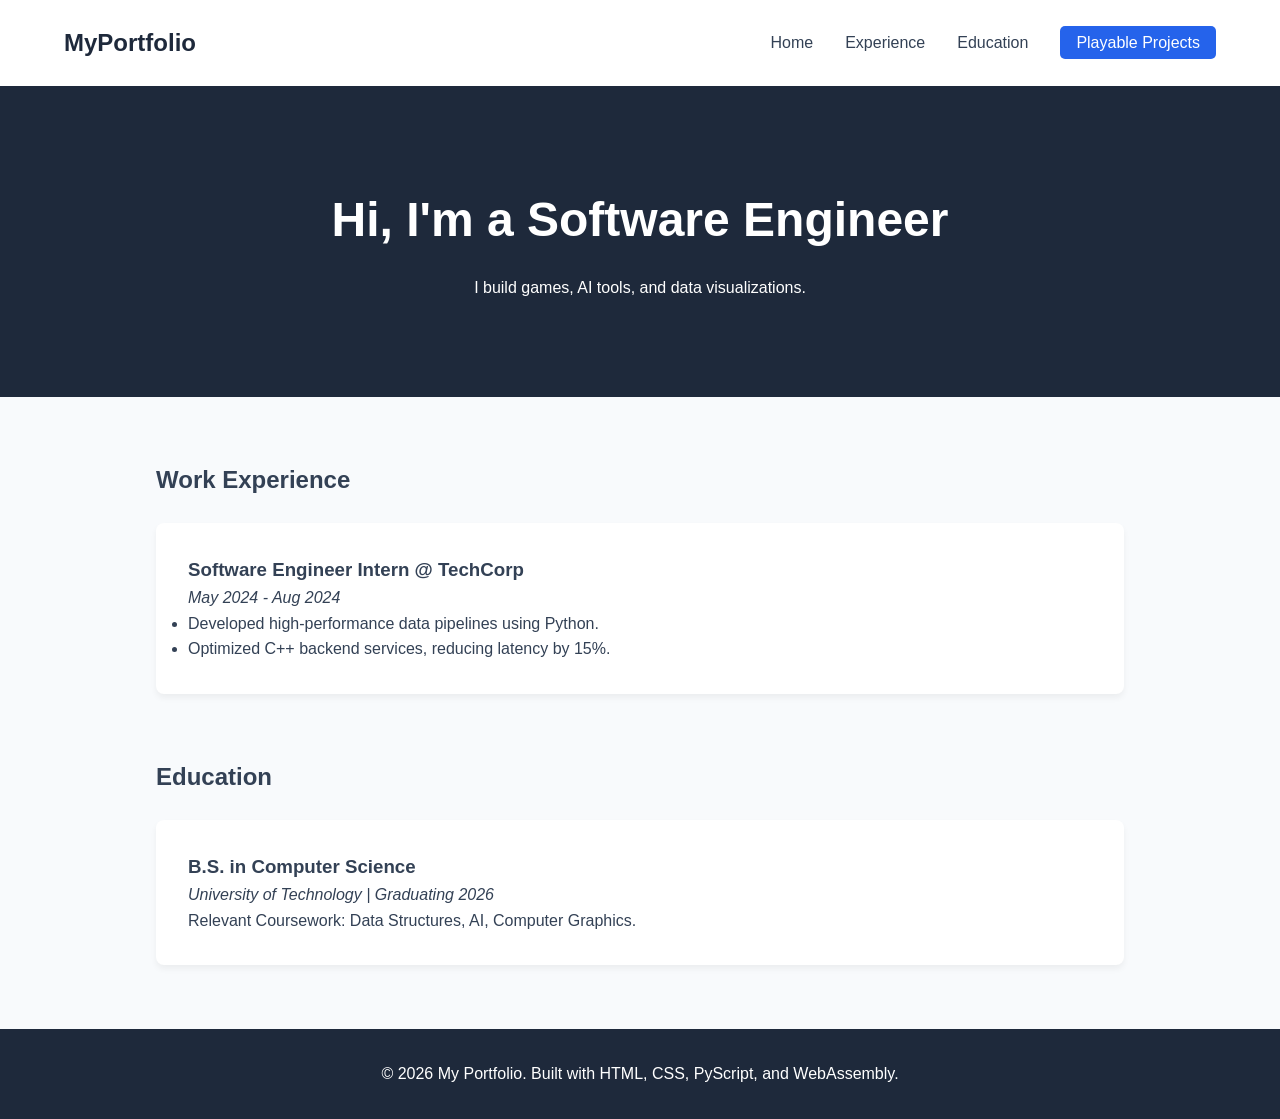
==== index.html @ b067b859 "Add files via upload" ====
<!DOCTYPE html>
<html lang="en">
<head>
    <meta charset="UTF-8">
    <meta name="viewport" content="width=device-width, initial-scale=1.0">
    <title>My Interactive Portfolio</title>
    <link rel="stylesheet" href="style.css">
</head>
<body>
    <nav>
        <div class="logo">MyPortfolio</div>
        <ul class="nav-links">
            <li><a href="index.html">Home</a></li>
            <li><a href="#work">Experience</a></li>
            <li><a href="#education">Education</a></li>
            <li><a href="projects.html" class="btn">Playable Projects</a></li>
        </ul>
    </nav>

    <header class="hero">
        <h1>Hi, I'm a Software Engineer</h1>
        <p>I build games, AI tools, and data visualizations.</p>
    </header>

    <section id="work" class="container">
        <h2>Work Experience</h2>
        <div class="card">
            <h3>Software Engineer Intern @ TechCorp</h3>
            <p><em>May 2024 - Aug 2024</em></p>
            <ul>
                <li>Developed high-performance data pipelines using Python.</li>
                <li>Optimized C++ backend services, reducing latency by 15%.</li>
            </ul>
        </div>
    </section>

    <section id="education" class="container">
        <h2>Education</h2>
        <div class="card">
            <h3>B.S. in Computer Science</h3>
            <p><em>University of Technology | Graduating 2026</em></p>
            <p>Relevant Coursework: Data Structures, AI, Computer Graphics.</p>
        </div>
    </section>

    <footer>
        <p>© 2026 My Portfolio. Built with HTML, CSS, PyScript, and WebAssembly.</p>
    </footer>
</body>
</html>
---- style.css ----
:root {
    --primary: #2563eb;
    --dark: #1e293b;
    --light: #f8fafc;
    --text: #334155;
}

* {
    margin: 0;
    padding: 0;
    box-sizing: border-box;
    font-family: 'Segoe UI', Tahoma, Geneva, Verdana, sans-serif;
}

body {
    background-color: var(--light);
    color: var(--text);
    line-height: 1.6;
}

nav {
    display: flex;
    justify-content: space-between;
    align-items: center;
    padding: 1.5rem 5%;
    background-color: white;
    box-shadow: 0 2px 4px rgba(0,0,0,0.1);
}

.logo {
    font-size: 1.5rem;
    font-weight: bold;
    color: var(--dark);
}

.nav-links {
    list-style: none;
    display: flex;
    gap: 2rem;
    align-items: center;
}

.nav-links a {
    text-decoration: none;
    color: var(--text);
    font-weight: 500;
}

.btn {
    background-color: var(--primary);
    color: white !important;
    padding: 0.5rem 1rem;
    border-radius: 5px;
    transition: 0.3s;
}

.btn:hover {
    background-color: #1d4ed8;
}

.hero {
    text-align: center;
    padding: 6rem 1rem;
    background-color: var(--dark);
    color: white;
}

.hero h1 {
    font-size: 3rem;
    margin-bottom: 1rem;
}

.container {
    max-width: 1000px;
    margin: 4rem auto;
    padding: 0 1rem;
}

.card, .project-card {
    background: white;
    padding: 2rem;
    margin-top: 1.5rem;
    border-radius: 8px;
    box-shadow: 0 4px 6px rgba(0,0,0,0.05);
}

.interactive-box {
    margin-top: 1.5rem;
    padding: 1.5rem;
    background: #f1f5f9;
    border-radius: 8px;
    text-align: center;
}

input[type="text"] {
    padding: 0.5rem;
    border: 1px solid #cbd5e1;
    border-radius: 4px;
    margin-right: 10px;
}

button {
    padding: 0.5rem 1rem;
    background: var(--primary);
    color: white;
    border: none;
    border-radius: 4px;
    cursor: pointer;
}

footer {
    text-align: center;
    padding: 2rem;
    background: var(--dark);
    color: white;
    margin-top: 4rem;
}
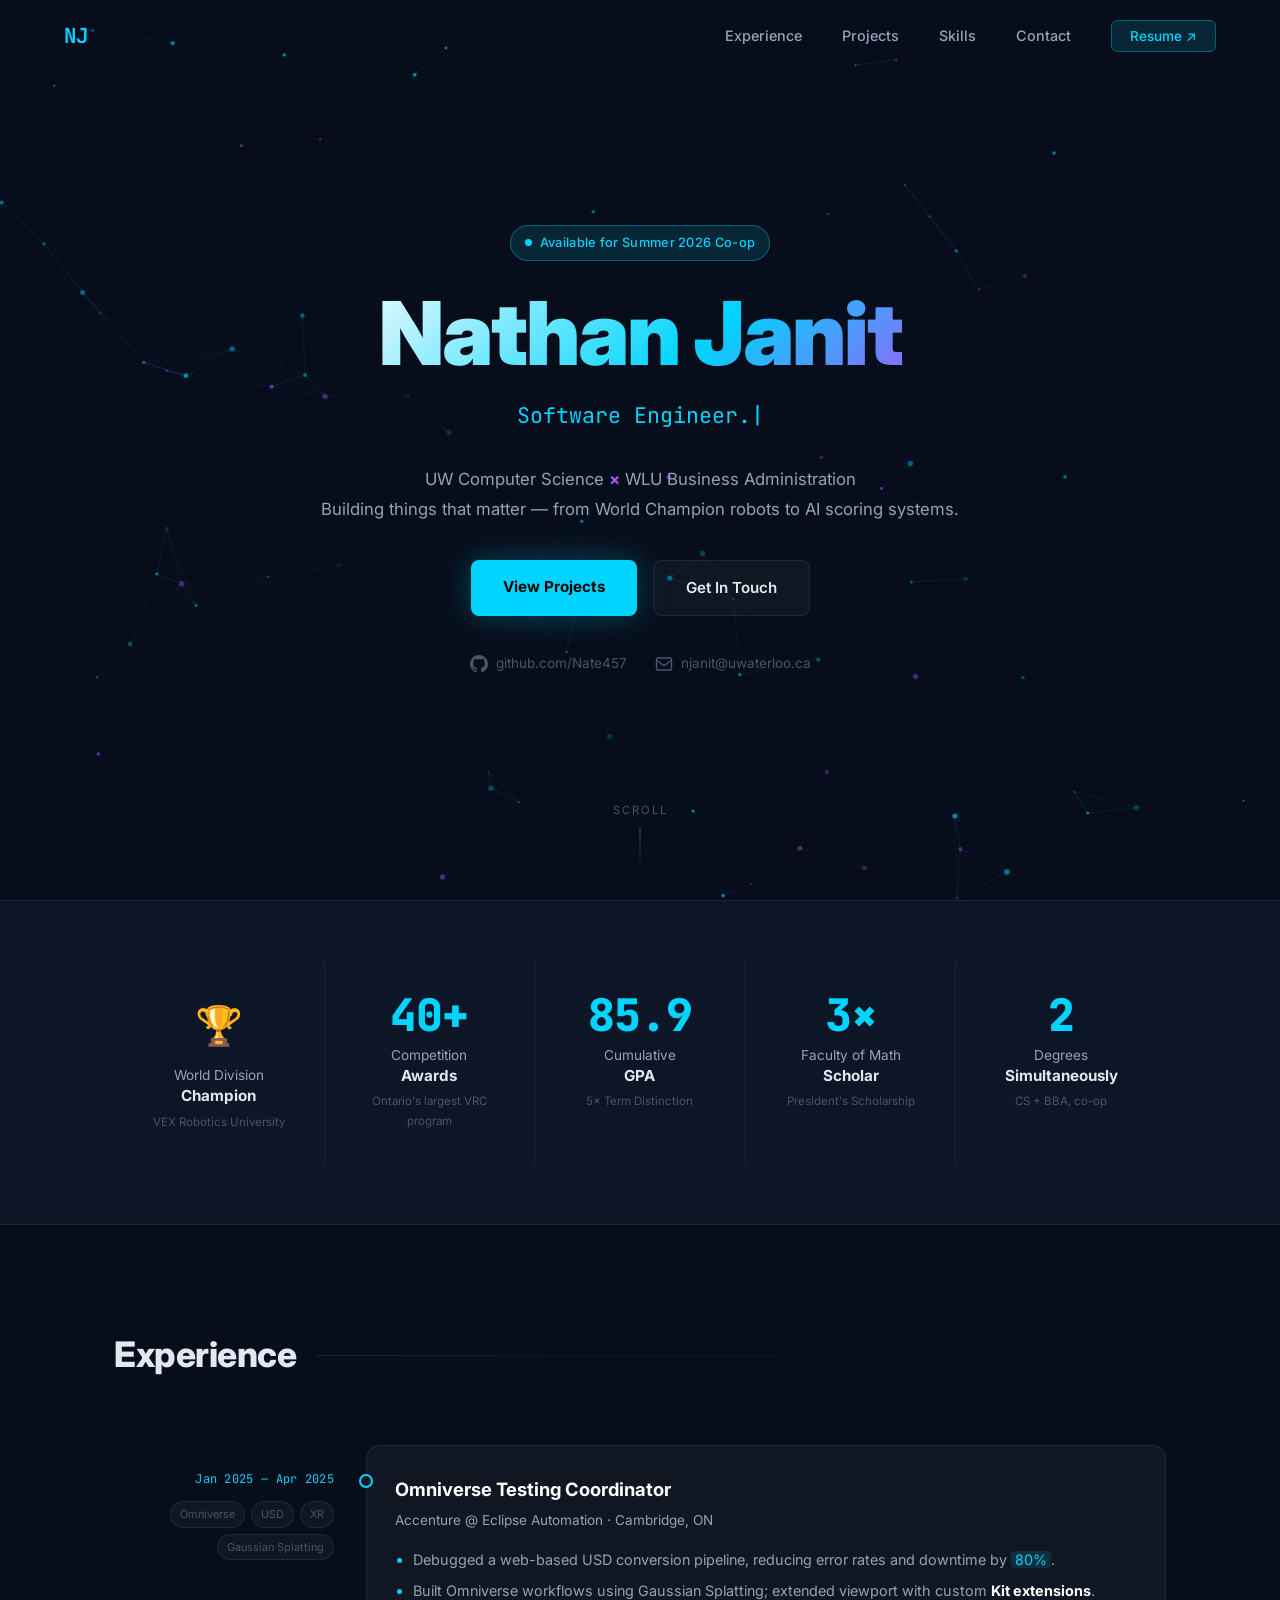
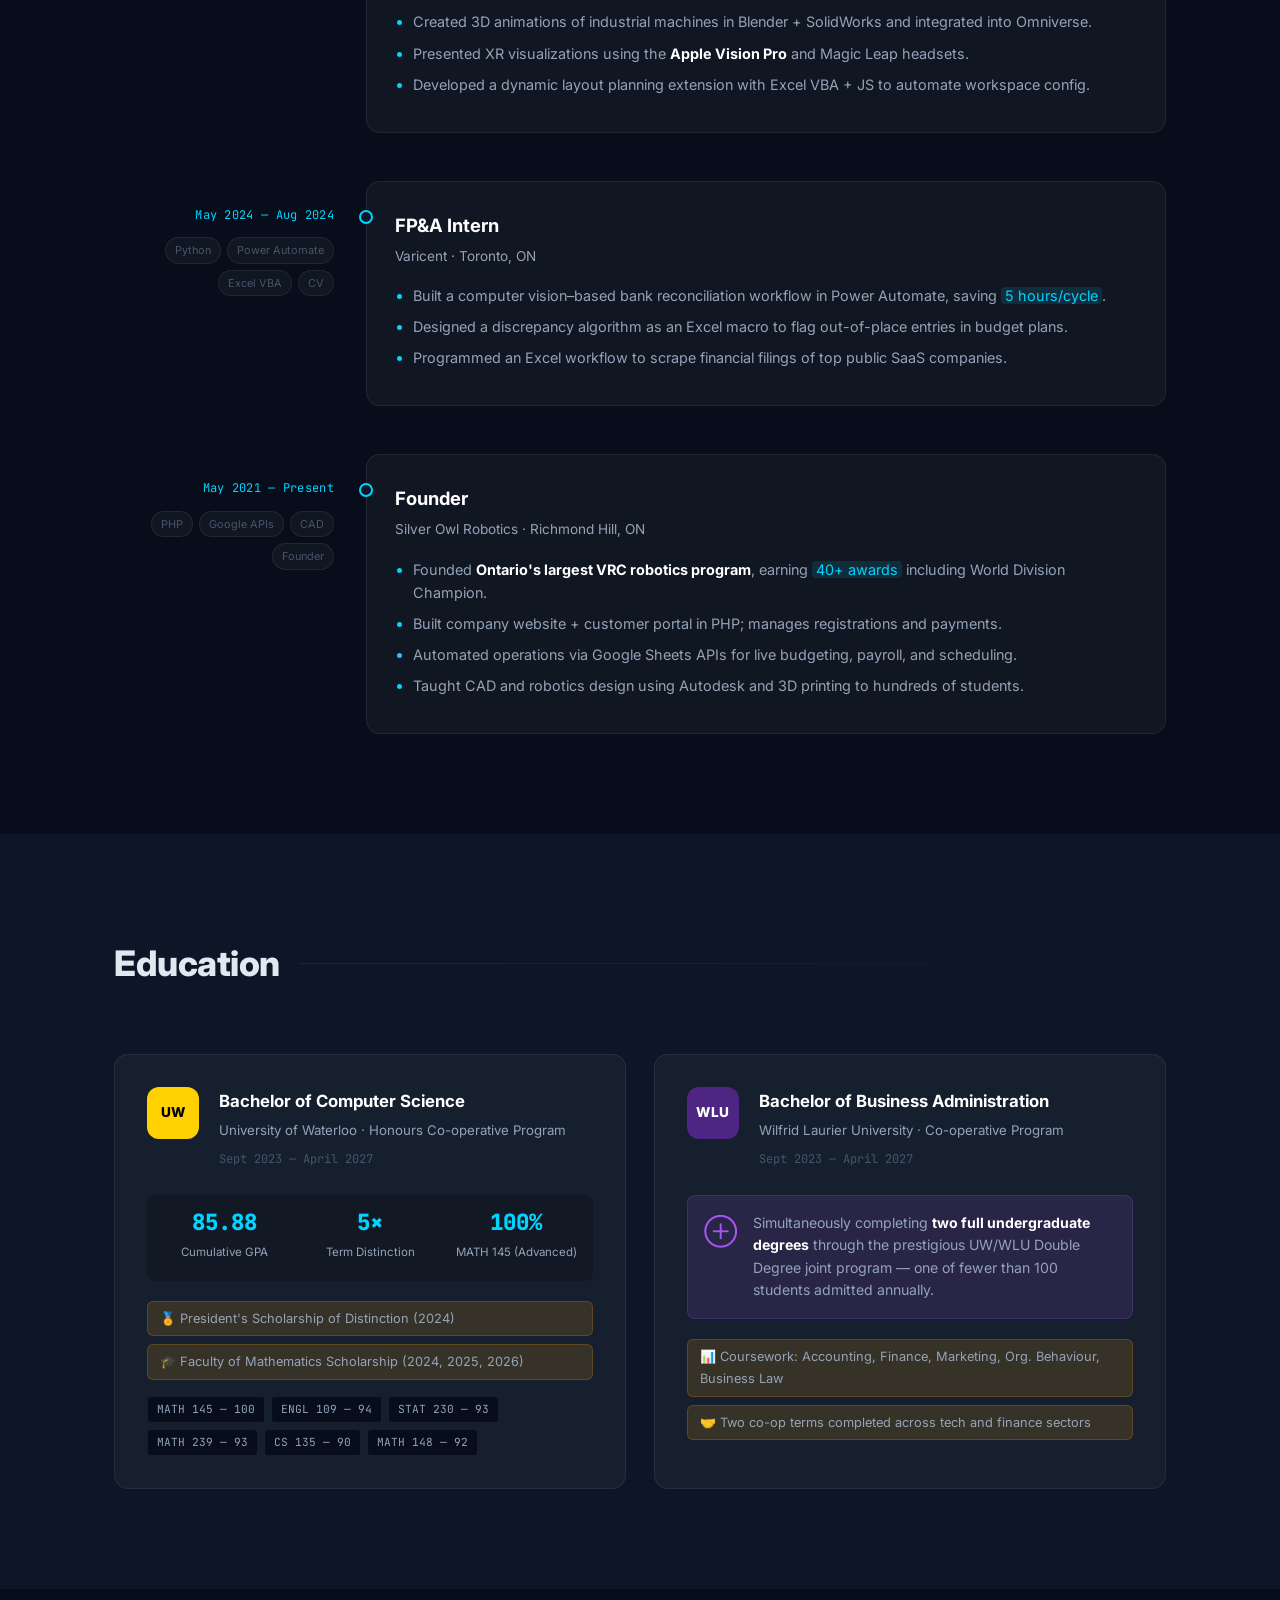
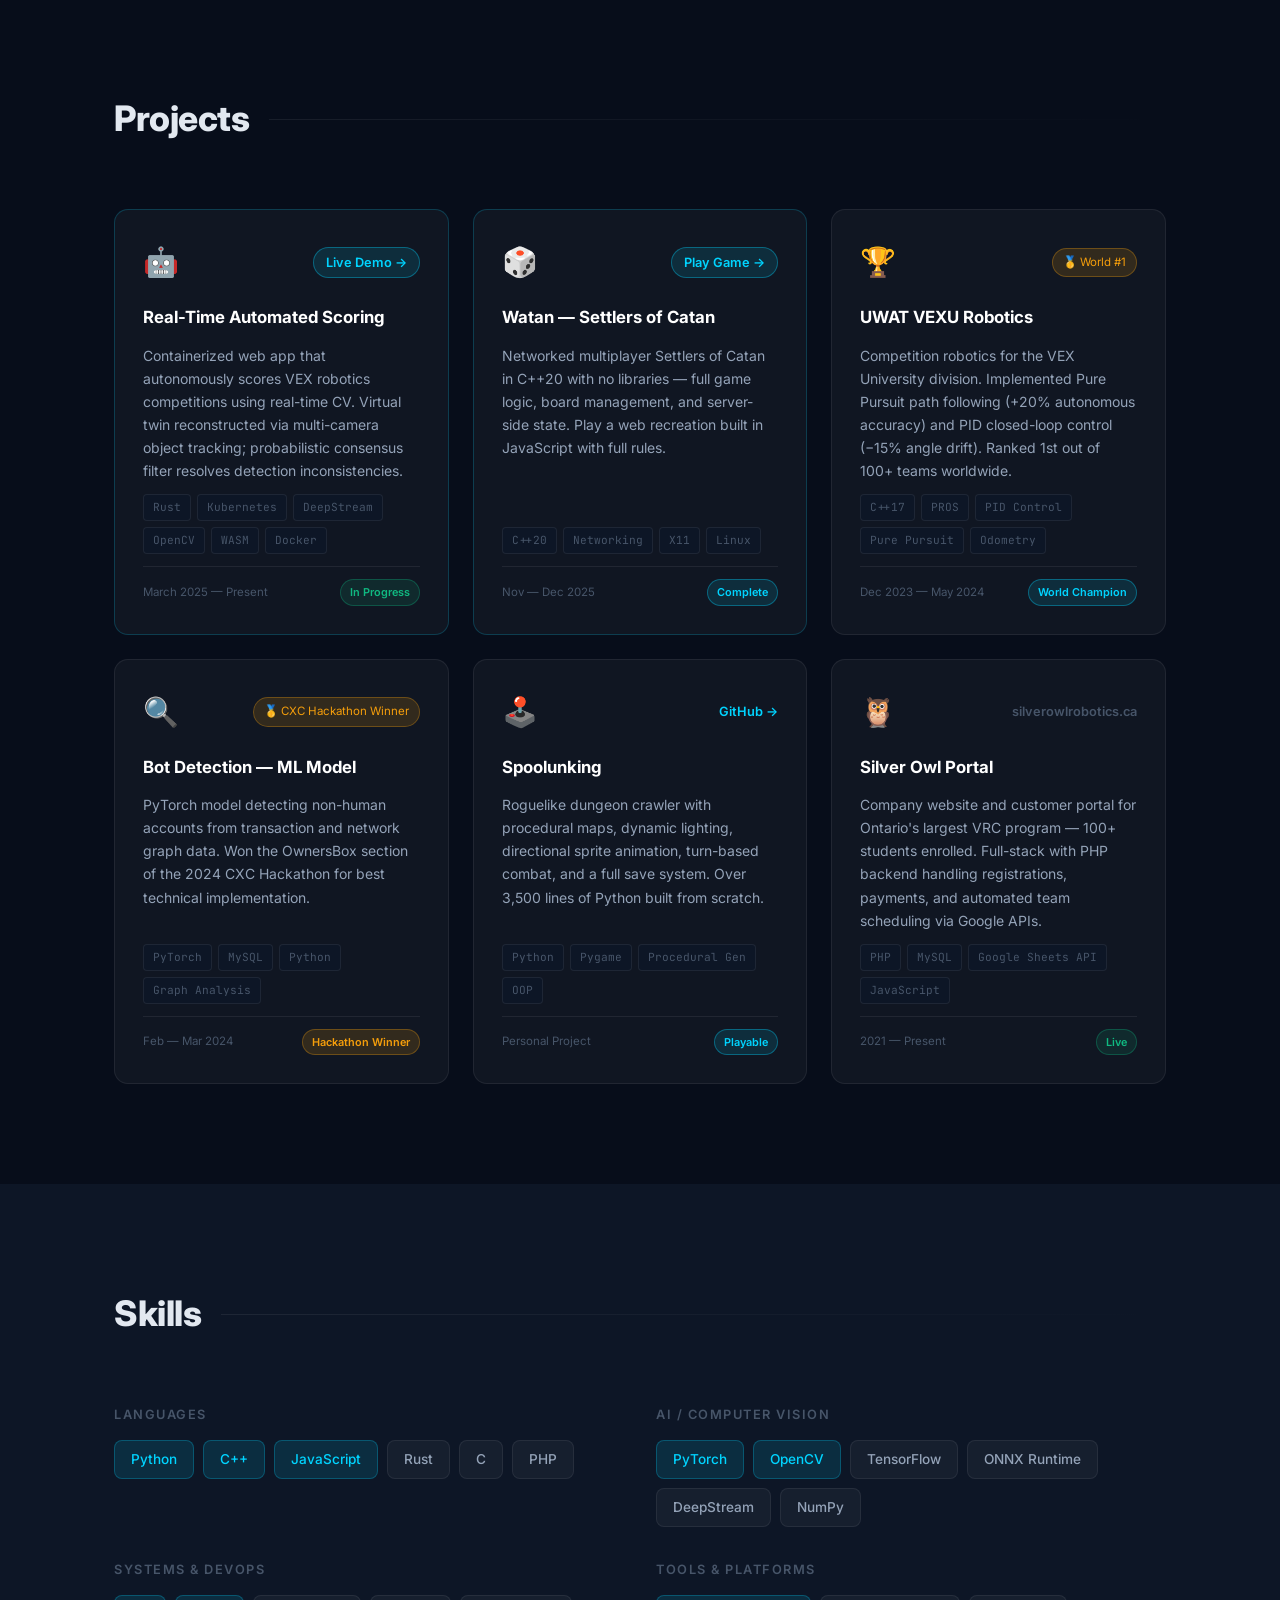
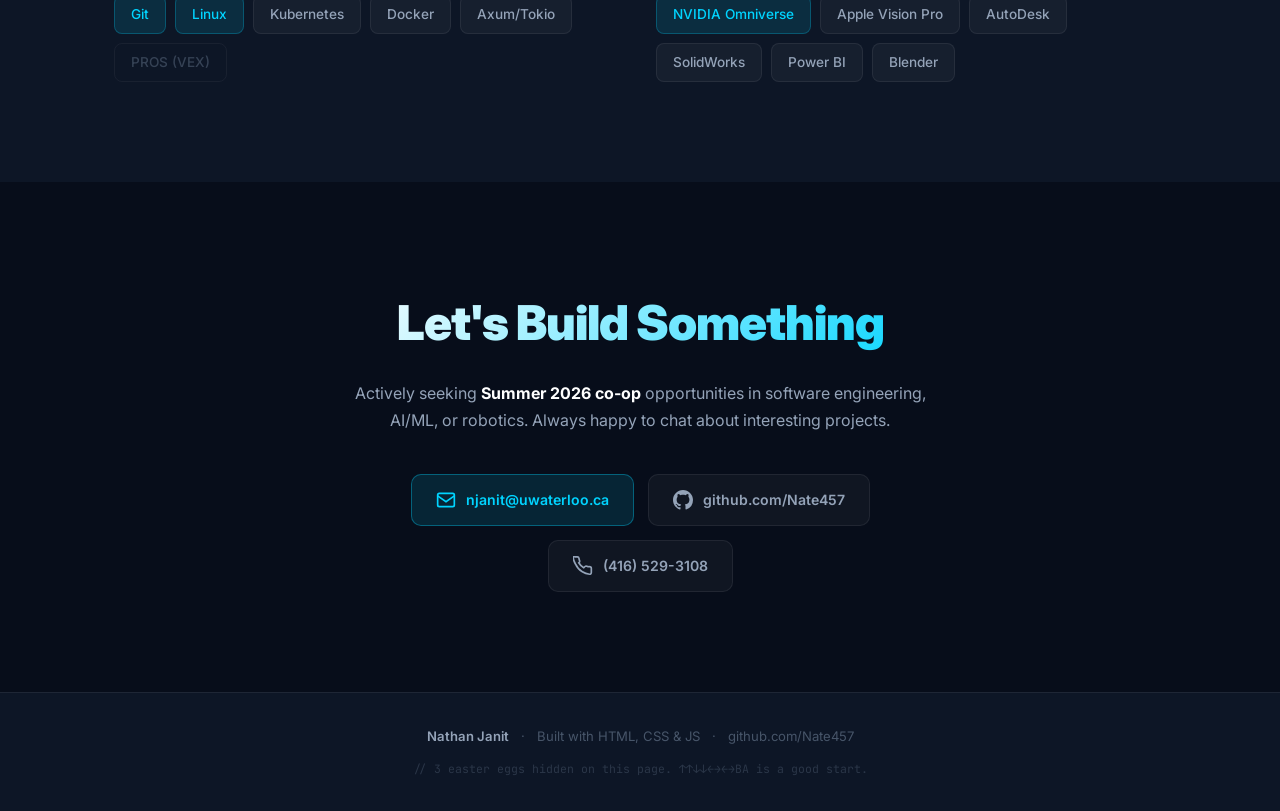
==== commit 89a78c9a: "new features new features" ====
--- a/index.html
+++ b/index.html
@@ -3,48 +3,470 @@
 <head>
     <meta charset="UTF-8">
     <meta name="viewport" content="width=device-width, initial-scale=1.0">
-    <title>My Interactive Portfolio</title>
+    <title>Nathan Janit — Software Engineer</title>
+    <meta name="description" content="Nathan Janit — Software Engineer, World Champion VEX Robotics, UW CS + WLU BBA Double Degree. Building AI systems, games, and robotics.">
+    <link rel="preconnect" href="https://fonts.googleapis.com">
+    <link href="https://fonts.googleapis.com/css2?family=Inter:wght@300;400;500;600;700;800;900&family=JetBrains+Mono:wght@400;600&display=swap" rel="stylesheet">
     <link rel="stylesheet" href="style.css">
 </head>
 <body>
-    <nav>
-        <div class="logo">MyPortfolio</div>
-        <ul class="nav-links">
-            <li><a href="index.html">Home</a></li>
-            <li><a href="#work">Experience</a></li>
-            <li><a href="#education">Education</a></li>
-            <li><a href="projects.html" class="btn">Playable Projects</a></li>
-        </ul>
-    </nav>
-
-    <header class="hero">
-        <h1>Hi, I'm a Software Engineer</h1>
-        <p>I build games, AI tools, and data visualizations.</p>
-    </header>
-
-    <section id="work" class="container">
-        <h2>Work Experience</h2>
-        <div class="card">
-            <h3>Software Engineer Intern @ TechCorp</h3>
-            <p><em>May 2024 - Aug 2024</em></p>
-            <ul>
-                <li>Developed high-performance data pipelines using Python.</li>
-                <li>Optimized C++ backend services, reducing latency by 15%.</li>
-            </ul>
-        </div>
-    </section>
-
-    <section id="education" class="container">
-        <h2>Education</h2>
-        <div class="card">
-            <h3>B.S. in Computer Science</h3>
-            <p><em>University of Technology | Graduating 2026</em></p>
-            <p>Relevant Coursework: Data Structures, AI, Computer Graphics.</p>
-        </div>
-    </section>
-
-    <footer>
-        <p>© 2026 My Portfolio. Built with HTML, CSS, PyScript, and WebAssembly.</p>
-    </footer>
+
+<!-- NAV -->
+<nav id="navbar">
+    <a href="#" class="nav-logo" id="logo-click" title="Click me 5 times...">NJ</a>
+    <ul class="nav-links" id="nav-links">
+        <li><a href="#experience" class="nav-item">Experience</a></li>
+        <li><a href="#projects" class="nav-item">Projects</a></li>
+        <li><a href="#skills" class="nav-item">Skills</a></li>
+        <li><a href="#contact" class="nav-item">Contact</a></li>
+        <li><a href="resume/Nathan_Janit.pdf" target="_blank" class="nav-btn">Resume ↗</a></li>
+    </ul>
+    <button class="nav-toggle" id="nav-toggle" aria-label="Toggle menu">
+        <span></span><span></span><span></span>
+    </button>
+</nav>
+
+<!-- HERO -->
+<section id="hero">
+    <canvas id="hero-canvas"></canvas>
+    <div class="hero-content">
+        <div class="hero-badge">
+            <span class="badge-dot"></span>
+            Available for Summer 2026 Co-op
+        </div>
+        <h1 class="hero-name">Nathan Janit</h1>
+        <div class="hero-typewriter">
+            <span id="typewriter"></span><span class="cursor">|</span>
+        </div>
+        <p class="hero-desc">
+            UW Computer Science <span class="x-sep">×</span> WLU Business Administration<br>
+            Building things that matter — from World&nbsp;Champion robots to AI scoring systems.
+        </p>
+        <div class="hero-actions">
+            <a href="#projects" class="btn-primary">View Projects</a>
+            <a href="#contact" class="btn-secondary">Get In Touch</a>
+        </div>
+        <div class="hero-socials">
+            <a href="https://github.com/Nate457" target="_blank" class="social-link">
+                <svg width="18" height="18" viewBox="0 0 24 24" fill="currentColor"><path d="M12 0C5.37 0 0 5.37 0 12c0 5.31 3.435 9.795 8.205 11.385.6.105.825-.255.825-.57 0-.285-.015-1.23-.015-2.235-3.015.555-3.795-.735-4.035-1.41-.135-.345-.72-1.41-1.23-1.695-.42-.225-1.02-.78-.015-.795.945-.015 1.62.87 1.845 1.23 1.08 1.815 2.805 1.305 3.495.99.105-.78.42-1.305.765-1.605-2.67-.3-5.46-1.335-5.46-5.925 0-1.305.465-2.385 1.23-3.225-.12-.3-.54-1.53.12-3.18 0 0 1.005-.315 3.3 1.23.96-.27 1.98-.405 3-.405s2.04.135 3 .405c2.295-1.56 3.3-1.23 3.3-1.23.66 1.65.24 2.88.12 3.18.765.84 1.23 1.905 1.23 3.225 0 4.605-2.805 5.625-5.475 5.925.435.375.81 1.095.81 2.22 0 1.605-.015 2.895-.015 3.3 0 .315.225.69.825.57A12.02 12.02 0 0024 12c0-6.63-5.37-12-12-12z"/></svg>
+                github.com/Nate457
+            </a>
+            <a href="mailto:njanit@uwaterloo.ca" class="social-link">
+                <svg width="18" height="18" viewBox="0 0 24 24" fill="none" stroke="currentColor" stroke-width="2"><rect x="2" y="4" width="20" height="16" rx="2"/><path d="m22 7-10 7L2 7"/></svg>
+                njanit@uwaterloo.ca
+            </a>
+        </div>
+    </div>
+    <div class="scroll-hint">
+        <span>scroll</span>
+        <div class="scroll-line"></div>
+    </div>
+</section>
+
+<!-- STATS -->
+<section id="stats">
+    <div class="container">
+        <div class="stats-grid">
+            <div class="stat-card" data-aos="fade-up">
+                <div class="stat-icon">🏆</div>
+                <div class="stat-label">World Division<br><strong>Champion</strong></div>
+                <div class="stat-sub">VEX Robotics University</div>
+            </div>
+            <div class="stat-card" data-aos="fade-up" data-aos-delay="100">
+                <div class="stat-num">40+</div>
+                <div class="stat-label">Competition<br><strong>Awards</strong></div>
+                <div class="stat-sub">Ontario's largest VRC program</div>
+            </div>
+            <div class="stat-card" data-aos="fade-up" data-aos-delay="200">
+                <div class="stat-num gpa-hover" title="100% in MATH 145 🤫">85.9</div>
+                <div class="stat-label">Cumulative<br><strong>GPA</strong></div>
+                <div class="stat-sub">5× Term Distinction</div>
+            </div>
+            <div class="stat-card" data-aos="fade-up" data-aos-delay="300">
+                <div class="stat-num">3×</div>
+                <div class="stat-label">Faculty of Math<br><strong>Scholar</strong></div>
+                <div class="stat-sub">President's Scholarship</div>
+            </div>
+            <div class="stat-card" data-aos="fade-up" data-aos-delay="400">
+                <div class="stat-num">2</div>
+                <div class="stat-label">Degrees<br><strong>Simultaneously</strong></div>
+                <div class="stat-sub">CS + BBA, co-op</div>
+            </div>
+        </div>
+    </div>
+</section>
+
+<!-- EXPERIENCE -->
+<section id="experience">
+    <div class="container">
+        <div class="section-header">
+            <h2 class="section-title">Experience</h2>
+            <div class="section-line"></div>
+        </div>
+        <div class="timeline">
+
+            <div class="tl-item" data-aos="fade-up">
+                <div class="tl-meta">
+                    <span class="tl-date">Jan 2025 — Apr 2025</span>
+                    <div class="tl-tags">
+                        <span>Omniverse</span><span>USD</span><span>XR</span><span>Gaussian Splatting</span>
+                    </div>
+                </div>
+                <div class="tl-card">
+                    <div class="tl-role">
+                        <h3>Omniverse Testing Coordinator</h3>
+                        <span class="tl-company">Accenture @ Eclipse Automation · Cambridge, ON</span>
+                    </div>
+                    <ul class="tl-bullets">
+                        <li>Debugged a web-based USD conversion pipeline, reducing error rates and downtime by <mark>80%</mark>.</li>
+                        <li>Built Omniverse workflows using Gaussian Splatting; extended viewport with custom <strong>Kit extensions</strong>.</li>
+                        <li>Created 3D animations of industrial machines in Blender + SolidWorks and integrated into Omniverse.</li>
+                        <li>Presented XR visualizations using the <strong>Apple Vision Pro</strong> and Magic Leap headsets.</li>
+                        <li>Developed a dynamic layout planning extension with Excel VBA + JS to automate workspace config.</li>
+                    </ul>
+                </div>
+            </div>
+
+            <div class="tl-item" data-aos="fade-up">
+                <div class="tl-meta">
+                    <span class="tl-date">May 2024 — Aug 2024</span>
+                    <div class="tl-tags">
+                        <span>Python</span><span>Power Automate</span><span>Excel VBA</span><span>CV</span>
+                    </div>
+                </div>
+                <div class="tl-card">
+                    <div class="tl-role">
+                        <h3>FP&A Intern</h3>
+                        <span class="tl-company">Varicent · Toronto, ON</span>
+                    </div>
+                    <ul class="tl-bullets">
+                        <li>Built a computer vision–based bank reconciliation workflow in Power Automate, saving <mark>5 hours/cycle</mark>.</li>
+                        <li>Designed a discrepancy algorithm as an Excel macro to flag out-of-place entries in budget plans.</li>
+                        <li>Programmed an Excel workflow to scrape financial filings of top public SaaS companies.</li>
+                    </ul>
+                </div>
+            </div>
+
+            <div class="tl-item" data-aos="fade-up">
+                <div class="tl-meta">
+                    <span class="tl-date">May 2021 — Present</span>
+                    <div class="tl-tags">
+                        <span>PHP</span><span>Google APIs</span><span>CAD</span><span>Founder</span>
+                    </div>
+                </div>
+                <div class="tl-card">
+                    <div class="tl-role">
+                        <h3>Founder</h3>
+                        <span class="tl-company">Silver Owl Robotics · Richmond Hill, ON</span>
+                    </div>
+                    <ul class="tl-bullets">
+                        <li>Founded <strong>Ontario's largest VRC robotics program</strong>, earning <mark>40+ awards</mark> including World Division Champion.</li>
+                        <li>Built company website + customer portal in PHP; manages registrations and payments.</li>
+                        <li>Automated operations via Google Sheets APIs for live budgeting, payroll, and scheduling.</li>
+                        <li>Taught CAD and robotics design using Autodesk and 3D printing to hundreds of students.</li>
+                    </ul>
+                </div>
+            </div>
+
+        </div>
+    </div>
+</section>
+
+<!-- EDUCATION -->
+<section id="education">
+    <div class="container">
+        <div class="section-header">
+            <h2 class="section-title">Education</h2>
+            <div class="section-line"></div>
+        </div>
+        <div class="edu-grid">
+            <div class="edu-card" data-aos="fade-up">
+                <div class="edu-top">
+                    <div class="edu-badge uw-badge">UW</div>
+                    <div>
+                        <h3>Bachelor of Computer Science</h3>
+                        <span class="edu-school">University of Waterloo · Honours Co-operative Program</span>
+                        <span class="edu-year">Sept 2023 — April 2027</span>
+                    </div>
+                </div>
+                <div class="edu-stats">
+                    <div class="edu-stat">
+                        <strong>85.88</strong>
+                        <small>Cumulative GPA</small>
+                    </div>
+                    <div class="edu-stat">
+                        <strong>5×</strong>
+                        <small>Term Distinction</small>
+                    </div>
+                    <div class="edu-stat">
+                        <strong>100%</strong>
+                        <small>MATH 145 (Advanced)</small>
+                    </div>
+                </div>
+                <div class="edu-awards">
+                    <span class="edu-award">🏅 President's Scholarship of Distinction (2024)</span>
+                    <span class="edu-award">🎓 Faculty of Mathematics Scholarship (2024, 2025, 2026)</span>
+                </div>
+                <div class="edu-courses">
+                    <span class="course-tag">MATH 145 — 100</span>
+                    <span class="course-tag">ENGL 109 — 94</span>
+                    <span class="course-tag">STAT 230 — 93</span>
+                    <span class="course-tag">MATH 239 — 93</span>
+                    <span class="course-tag">CS 135 — 90</span>
+                    <span class="course-tag">MATH 148 — 92</span>
+                </div>
+            </div>
+            <div class="edu-card" data-aos="fade-up" data-aos-delay="150">
+                <div class="edu-top">
+                    <div class="edu-badge wlu-badge">WLU</div>
+                    <div>
+                        <h3>Bachelor of Business Administration</h3>
+                        <span class="edu-school">Wilfrid Laurier University · Co-operative Program</span>
+                        <span class="edu-year">Sept 2023 — April 2027</span>
+                    </div>
+                </div>
+                <div class="edu-double-note">
+                    <div class="double-icon">⊕</div>
+                    <p>Simultaneously completing <strong>two full undergraduate degrees</strong> through the prestigious UW/WLU Double Degree joint program — one of fewer than 100 students admitted annually.</p>
+                </div>
+                <div class="edu-awards">
+                    <span class="edu-award">📊 Coursework: Accounting, Finance, Marketing, Org. Behaviour, Business Law</span>
+                    <span class="edu-award">🤝 Two co-op terms completed across tech and finance sectors</span>
+                </div>
+            </div>
+        </div>
+    </div>
+</section>
+
+<!-- PROJECTS -->
+<section id="projects">
+    <div class="container">
+        <div class="section-header">
+            <h2 class="section-title">Projects</h2>
+            <div class="section-line"></div>
+        </div>
+        <div class="projects-grid">
+
+            <div class="proj-card featured" data-aos="fade-up">
+                <div class="proj-header">
+                    <span class="proj-icon">🤖</span>
+                    <div class="proj-links">
+                        <a href="cv-demo.html" class="proj-link demo-link">Live Demo →</a>
+                    </div>
+                </div>
+                <h3>Real-Time Automated Scoring</h3>
+                <p>Containerized web app that autonomously scores VEX robotics competitions using real-time CV. Virtual twin reconstructed via multi-camera object tracking; probabilistic consensus filter resolves detection inconsistencies.</p>
+                <div class="proj-tags">
+                    <span>Rust</span><span>Kubernetes</span><span>DeepStream</span><span>OpenCV</span><span>WASM</span><span>Docker</span>
+                </div>
+                <div class="proj-footer">
+                    <span class="proj-date">March 2025 — Present</span>
+                    <span class="proj-status active">In Progress</span>
+                </div>
+            </div>
+
+            <div class="proj-card featured" data-aos="fade-up" data-aos-delay="100">
+                <div class="proj-header">
+                    <span class="proj-icon">🎲</span>
+                    <div class="proj-links">
+                        <a href="watan.html" class="proj-link demo-link">Play Game →</a>
+                    </div>
+                </div>
+                <h3>Watan — Settlers of Catan</h3>
+                <p>Networked multiplayer Settlers of Catan in C++20 with no libraries — full game logic, board management, and server-side state. Play a web recreation built in JavaScript with full rules.</p>
+                <div class="proj-tags">
+                    <span>C++20</span><span>Networking</span><span>X11</span><span>Linux</span>
+                </div>
+                <div class="proj-footer">
+                    <span class="proj-date">Nov — Dec 2025</span>
+                    <span class="proj-status done">Complete</span>
+                </div>
+            </div>
+
+            <div class="proj-card" data-aos="fade-up" data-aos-delay="50">
+                <div class="proj-header">
+                    <span class="proj-icon">🏆</span>
+                    <div class="proj-links">
+                        <span class="proj-award-badge">🥇 World #1</span>
+                    </div>
+                </div>
+                <h3>UWAT VEXU Robotics</h3>
+                <p>Competition robotics for the VEX University division. Implemented Pure Pursuit path following (+20% autonomous accuracy) and PID closed-loop control (−15% angle drift). Ranked 1st out of 100+ teams worldwide.</p>
+                <div class="proj-tags">
+                    <span>C++17</span><span>PROS</span><span>PID Control</span><span>Pure Pursuit</span><span>Odometry</span>
+                </div>
+                <div class="proj-footer">
+                    <span class="proj-date">Dec 2023 — May 2024</span>
+                    <span class="proj-status done">World Champion</span>
+                </div>
+            </div>
+
+            <div class="proj-card" data-aos="fade-up" data-aos-delay="150">
+                <div class="proj-header">
+                    <span class="proj-icon">🔍</span>
+                    <div class="proj-links">
+                        <span class="proj-award-badge">🥇 CXC Hackathon Winner</span>
+                    </div>
+                </div>
+                <h3>Bot Detection — ML Model</h3>
+                <p>PyTorch model detecting non-human accounts from transaction and network graph data. Won the OwnersBox section of the 2024 CXC Hackathon for best technical implementation.</p>
+                <div class="proj-tags">
+                    <span>PyTorch</span><span>MySQL</span><span>Python</span><span>Graph Analysis</span>
+                </div>
+                <div class="proj-footer">
+                    <span class="proj-date">Feb — Mar 2024</span>
+                    <span class="proj-status award">Hackathon Winner</span>
+                </div>
+            </div>
+
+            <div class="proj-card" data-aos="fade-up" data-aos-delay="200">
+                <div class="proj-header">
+                    <span class="proj-icon">🕹️</span>
+                    <div class="proj-links">
+                        <a href="https://github.com/Nate457" target="_blank" class="proj-link">GitHub →</a>
+                    </div>
+                </div>
+                <h3>Spoolunking</h3>
+                <p>Roguelike dungeon crawler with procedural maps, dynamic lighting, directional sprite animation, turn-based combat, and a full save system. Over 3,500 lines of Python built from scratch.</p>
+                <div class="proj-tags">
+                    <span>Python</span><span>Pygame</span><span>Procedural Gen</span><span>OOP</span>
+                </div>
+                <div class="proj-footer">
+                    <span class="proj-date">Personal Project</span>
+                    <span class="proj-status done">Playable</span>
+                </div>
+            </div>
+
+            <div class="proj-card" data-aos="fade-up" data-aos-delay="250">
+                <div class="proj-header">
+                    <span class="proj-icon">🦉</span>
+                    <div class="proj-links">
+                        <span class="proj-link muted">silverowlrobotics.ca</span>
+                    </div>
+                </div>
+                <h3>Silver Owl Portal</h3>
+                <p>Company website and customer portal for Ontario's largest VRC program — 100+ students enrolled. Full-stack with PHP backend handling registrations, payments, and automated team scheduling via Google APIs.</p>
+                <div class="proj-tags">
+                    <span>PHP</span><span>MySQL</span><span>Google Sheets API</span><span>JavaScript</span>
+                </div>
+                <div class="proj-footer">
+                    <span class="proj-date">2021 — Present</span>
+                    <span class="proj-status active">Live</span>
+                </div>
+            </div>
+
+        </div>
+    </div>
+</section>
+
+<!-- SKILLS -->
+<section id="skills">
+    <div class="container">
+        <div class="section-header">
+            <h2 class="section-title">Skills</h2>
+            <div class="section-line"></div>
+        </div>
+        <div class="skills-grid">
+            <div class="skill-group" data-aos="fade-up">
+                <h4 class="skill-group-title">Languages</h4>
+                <div class="skill-tags">
+                    <span class="stag high">Python</span>
+                    <span class="stag high">C++</span>
+                    <span class="stag high">JavaScript</span>
+                    <span class="stag med">Rust</span>
+                    <span class="stag med">C</span>
+                    <span class="stag med">PHP</span>
+                </div>
+            </div>
+            <div class="skill-group" data-aos="fade-up" data-aos-delay="100">
+                <h4 class="skill-group-title">AI / Computer Vision</h4>
+                <div class="skill-tags">
+                    <span class="stag high">PyTorch</span>
+                    <span class="stag high">OpenCV</span>
+                    <span class="stag med">TensorFlow</span>
+                    <span class="stag med">ONNX Runtime</span>
+                    <span class="stag med">DeepStream</span>
+                    <span class="stag med">NumPy</span>
+                </div>
+            </div>
+            <div class="skill-group" data-aos="fade-up" data-aos-delay="150">
+                <h4 class="skill-group-title">Systems & DevOps</h4>
+                <div class="skill-tags">
+                    <span class="stag high">Git</span>
+                    <span class="stag high">Linux</span>
+                    <span class="stag med">Kubernetes</span>
+                    <span class="stag med">Docker</span>
+                    <span class="stag med">Axum/Tokio</span>
+                    <span class="stag low">PROS (VEX)</span>
+                </div>
+            </div>
+            <div class="skill-group" data-aos="fade-up" data-aos-delay="200">
+                <h4 class="skill-group-title">Tools & Platforms</h4>
+                <div class="skill-tags">
+                    <span class="stag high">NVIDIA Omniverse</span>
+                    <span class="stag med">Apple Vision Pro</span>
+                    <span class="stag med">AutoDesk</span>
+                    <span class="stag med">SolidWorks</span>
+                    <span class="stag med">Power BI</span>
+                    <span class="stag med">Blender</span>
+                </div>
+            </div>
+        </div>
+    </div>
+</section>
+
+<!-- CONTACT -->
+<section id="contact">
+    <div class="container">
+        <div class="contact-inner" data-aos="fade-up">
+            <h2 class="contact-heading">Let's Build Something</h2>
+            <p class="contact-sub">Actively seeking <strong>Summer 2026 co-op</strong> opportunities in software engineering, AI/ML, or robotics. Always happy to chat about interesting projects.</p>
+            <div class="contact-links">
+                <a href="mailto:njanit@uwaterloo.ca" class="contact-btn primary-contact">
+                    <svg width="20" height="20" viewBox="0 0 24 24" fill="none" stroke="currentColor" stroke-width="2"><rect x="2" y="4" width="20" height="16" rx="2"/><path d="m22 7-10 7L2 7"/></svg>
+                    njanit@uwaterloo.ca
+                </a>
+                <a href="https://github.com/Nate457" target="_blank" class="contact-btn">
+                    <svg width="20" height="20" viewBox="0 0 24 24" fill="currentColor"><path d="M12 0C5.37 0 0 5.37 0 12c0 5.31 3.435 9.795 8.205 11.385.6.105.825-.255.825-.57 0-.285-.015-1.23-.015-2.235-3.015.555-3.795-.735-4.035-1.41-.135-.345-.72-1.41-1.23-1.695-.42-.225-1.02-.78-.015-.795.945-.015 1.62.87 1.845 1.23 1.08 1.815 2.805 1.305 3.495.99.105-.78.42-1.305.765-1.605-2.67-.3-5.46-1.335-5.46-5.925 0-1.305.465-2.385 1.23-3.225-.12-.3-.54-1.53.12-3.18 0 0 1.005-.315 3.3 1.23.96-.27 1.98-.405 3-.405s2.04.135 3 .405c2.295-1.56 3.3-1.23 3.3-1.23.66 1.65.24 2.88.12 3.18.765.84 1.23 1.905 1.23 3.225 0 4.605-2.805 5.625-5.475 5.925.435.375.81 1.095.81 2.22 0 1.605-.015 2.895-.015 3.3 0 .315.225.69.825.57A12.02 12.02 0 0024 12c0-6.63-5.37-12-12-12z"/></svg>
+                    github.com/Nate457
+                </a>
+                <a href="tel:4165293108" class="contact-btn">
+                    <svg width="20" height="20" viewBox="0 0 24 24" fill="none" stroke="currentColor" stroke-width="2"><path d="M22 16.92v3a2 2 0 01-2.18 2 19.79 19.79 0 01-8.63-3.07A19.5 19.5 0 013.07 9.81a19.79 19.79 0 01-3.07-8.68A2 2 0 012.18 1h3a2 2 0 012 1.72c.127.96.361 1.903.7 2.81a2 2 0 01-.45 2.11L6.91 8.14a16 16 0 006 6l1.5-1.5a2 2 0 012.11-.45c.907.339 1.85.573 2.81.7A2 2 0 0122 14.92z"/></svg>
+                    (416) 529-3108
+                </a>
+            </div>
+        </div>
+    </div>
+</section>
+
+<!-- FOOTER -->
+<footer id="footer">
+    <div class="footer-inner">
+        <span class="footer-name">Nathan Janit</span>
+        <span class="footer-sep">·</span>
+        <span class="footer-built">Built with HTML, CSS & JS</span>
+        <span class="footer-sep">·</span>
+        <a href="https://github.com/Nate457" target="_blank" class="footer-link">github.com/Nate457</a>
+    </div>
+    <p class="footer-secret" id="footer-secret">// 3 easter eggs hidden on this page. ↑↑↓↓←→←→BA is a good start.</p>
+</footer>
+
+<!-- TOAST NOTIFICATION -->
+<div id="toast" class="toast" role="alert"></div>
+
+<!-- EASTER EGG MODAL -->
+<div id="ee-modal" class="ee-modal">
+    <div class="ee-modal-inner">
+        <div id="ee-icon" class="ee-icon">🏆</div>
+        <h2 id="ee-title">WORLD CHAMPION</h2>
+        <p id="ee-msg"></p>
+        <button onclick="document.getElementById('ee-modal').classList.remove('active')">Close</button>
+    </div>
+</div>
+
+<!-- CONFETTI CONTAINER -->
+<div id="confetti-container"></div>
+
+<script src="script.js"></script>
 </body>
-</html>+</html>
--- a/style.css
+++ b/style.css
@@ -1,117 +1,968 @@
+/* ============================================================
+   NATHAN JANIT PORTFOLIO — style.css
+   ============================================================ */
+
 :root {
-    --primary: #2563eb;
-    --dark: #1e293b;
-    --light: #f8fafc;
-    --text: #334155;
-}
-
-* {
-    margin: 0;
-    padding: 0;
-    box-sizing: border-box;
-    font-family: 'Segoe UI', Tahoma, Geneva, Verdana, sans-serif;
-}
+    --bg:          #070d1a;
+    --bg2:         #0d1626;
+    --bg3:         #111827;
+    --card:        rgba(255,255,255,0.04);
+    --card-hover:  rgba(255,255,255,0.07);
+    --border:      rgba(255,255,255,0.07);
+    --border-hi:   rgba(0,212,255,0.35);
+    --cyan:        #00d4ff;
+    --cyan-dim:    rgba(0,212,255,0.12);
+    --cyan-glow:   rgba(0,212,255,0.25);
+    --purple:      #a855f7;
+    --purple-dim:  rgba(168,85,247,0.12);
+    --gold:        #f59e0b;
+    --gold-dim:    rgba(245,158,11,0.15);
+    --green:       #10b981;
+    --red:         #ef4444;
+    --text:        #e2e8f0;
+    --text-dim:    #94a3b8;
+    --text-mute:   #475569;
+    --radius:      14px;
+    --radius-sm:   8px;
+    --shadow:      0 4px 32px rgba(0,0,0,0.5);
+    --shadow-cyan: 0 0 24px rgba(0,212,255,0.2);
+    --transition:  all 0.3s cubic-bezier(0.4,0,0.2,1);
+}
+
+/* ── RESET ─────────────────────────────────────────────────── */
+*, *::before, *::after { box-sizing: border-box; margin: 0; padding: 0; }
+
+html { scroll-behavior: smooth; }
 
 body {
-    background-color: var(--light);
+    background: var(--bg);
     color: var(--text);
+    font-family: 'Inter', system-ui, sans-serif;
+    font-size: 16px;
+    line-height: 1.7;
+    overflow-x: hidden;
+}
+
+a { color: inherit; text-decoration: none; }
+ul { list-style: none; }
+strong { color: #fff; }
+mark {
+    background: var(--cyan-dim);
+    color: var(--cyan);
+    padding: 0 4px;
+    border-radius: 4px;
+}
+
+.container {
+    max-width: 1100px;
+    margin: 0 auto;
+    padding: 0 24px;
+}
+
+/* ── NAV ──────────────────────────────────────────────────── */
+#navbar {
+    position: fixed;
+    top: 0; left: 0; right: 0;
+    z-index: 1000;
+    display: flex;
+    align-items: center;
+    justify-content: space-between;
+    padding: 18px 5%;
+    transition: var(--transition);
+}
+
+#navbar.scrolled {
+    background: rgba(7,13,26,0.9);
+    backdrop-filter: blur(16px);
+    border-bottom: 1px solid var(--border);
+    padding: 14px 5%;
+}
+
+.nav-logo {
+    font-family: 'JetBrains Mono', monospace;
+    font-size: 1.3rem;
+    font-weight: 700;
+    color: var(--cyan);
+    letter-spacing: -0.5px;
+    cursor: pointer;
+    transition: var(--transition);
+    user-select: none;
+}
+.nav-logo:hover { text-shadow: 0 0 16px var(--cyan); }
+
+.nav-links {
+    display: flex;
+    align-items: center;
+    gap: 2.5rem;
+}
+
+.nav-links a {
+    font-size: 0.9rem;
+    font-weight: 500;
+    color: var(--text-dim);
+    transition: var(--transition);
+}
+.nav-links a:hover { color: var(--text); }
+
+.nav-btn {
+    background: var(--cyan-dim) !important;
+    color: var(--cyan) !important;
+    border: 1px solid var(--border-hi);
+    padding: 7px 18px;
+    border-radius: 6px;
+    font-size: 0.85rem !important;
+    transition: var(--transition) !important;
+}
+.nav-btn:hover {
+    background: var(--cyan-glow) !important;
+    box-shadow: var(--shadow-cyan);
+}
+
+.nav-toggle {
+    display: none;
+    flex-direction: column;
+    gap: 5px;
+    background: none;
+    border: none;
+    cursor: pointer;
+    padding: 4px;
+}
+.nav-toggle span {
+    display: block;
+    width: 24px;
+    height: 2px;
+    background: var(--text-dim);
+    border-radius: 2px;
+    transition: var(--transition);
+}
+
+/* ── HERO ─────────────────────────────────────────────────── */
+#hero {
+    position: relative;
+    min-height: 100vh;
+    display: flex;
+    align-items: center;
+    justify-content: center;
+    overflow: hidden;
+}
+
+#hero-canvas {
+    position: absolute;
+    inset: 0;
+    width: 100%;
+    height: 100%;
+    z-index: 0;
+}
+
+.hero-content {
+    position: relative;
+    z-index: 1;
+    text-align: center;
+    padding: 0 24px;
+    max-width: 800px;
+}
+
+.hero-badge {
+    display: inline-flex;
+    align-items: center;
+    gap: 8px;
+    background: var(--cyan-dim);
+    border: 1px solid var(--border-hi);
+    color: var(--cyan);
+    font-size: 0.8rem;
+    font-weight: 500;
+    padding: 6px 14px;
+    border-radius: 100px;
+    margin-bottom: 28px;
+    letter-spacing: 0.3px;
+}
+
+.badge-dot {
+    width: 7px;
+    height: 7px;
+    border-radius: 50%;
+    background: var(--cyan);
+    animation: pulse-dot 2s ease infinite;
+}
+
+@keyframes pulse-dot {
+    0%,100% { opacity: 1; transform: scale(1); }
+    50% { opacity: 0.6; transform: scale(0.8); }
+}
+
+.hero-name {
+    font-size: clamp(3rem, 8vw, 5.5rem);
+    font-weight: 900;
+    letter-spacing: -2px;
+    line-height: 1;
+    margin-bottom: 20px;
+    background: linear-gradient(135deg, #fff 0%, var(--cyan) 60%, var(--purple) 100%);
+    -webkit-background-clip: text;
+    -webkit-text-fill-color: transparent;
+    background-clip: text;
+}
+
+.hero-typewriter {
+    font-family: 'JetBrains Mono', monospace;
+    font-size: clamp(1rem, 2.5vw, 1.35rem);
+    color: var(--cyan);
+    margin-bottom: 24px;
+    min-height: 2em;
+}
+
+.cursor {
+    animation: blink 1s step-end infinite;
+    color: var(--cyan);
+}
+@keyframes blink { 50% { opacity: 0; } }
+
+.hero-desc {
+    font-size: 1.05rem;
+    color: var(--text-dim);
+    margin-bottom: 36px;
+    line-height: 1.8;
+}
+
+.x-sep { color: var(--purple); font-weight: 700; }
+
+.hero-actions {
+    display: flex;
+    gap: 16px;
+    justify-content: center;
+    flex-wrap: wrap;
+    margin-bottom: 36px;
+}
+
+.btn-primary {
+    background: var(--cyan);
+    color: #000;
+    font-weight: 700;
+    font-size: 0.95rem;
+    padding: 14px 32px;
+    border-radius: 8px;
+    transition: var(--transition);
+    box-shadow: 0 0 32px rgba(0,212,255,0.3);
+}
+.btn-primary:hover {
+    transform: translateY(-2px);
+    box-shadow: 0 0 48px rgba(0,212,255,0.5);
+}
+
+.btn-secondary {
+    background: var(--card);
+    color: var(--text);
+    font-weight: 600;
+    font-size: 0.95rem;
+    padding: 14px 32px;
+    border-radius: 8px;
+    border: 1px solid var(--border);
+    transition: var(--transition);
+}
+.btn-secondary:hover {
+    background: var(--card-hover);
+    border-color: var(--border-hi);
+    transform: translateY(-2px);
+}
+
+.hero-socials {
+    display: flex;
+    gap: 28px;
+    justify-content: center;
+    flex-wrap: wrap;
+}
+
+.social-link {
+    display: flex;
+    align-items: center;
+    gap: 8px;
+    color: var(--text-mute);
+    font-size: 0.85rem;
+    transition: var(--transition);
+}
+.social-link:hover { color: var(--cyan); }
+
+.scroll-hint {
+    position: absolute;
+    bottom: 32px;
+    left: 50%;
+    transform: translateX(-50%);
+    z-index: 1;
+    display: flex;
+    flex-direction: column;
+    align-items: center;
+    gap: 8px;
+    color: var(--text-mute);
+    font-size: 0.7rem;
+    letter-spacing: 2px;
+    text-transform: uppercase;
+    animation: fade-float 3s ease infinite;
+}
+.scroll-line {
+    width: 1px;
+    height: 40px;
+    background: linear-gradient(to bottom, var(--text-mute), transparent);
+}
+@keyframes fade-float {
+    0%,100% { opacity: 0.4; transform: translateX(-50%) translateY(0); }
+    50% { opacity: 0.8; transform: translateX(-50%) translateY(6px); }
+}
+
+/* ── SECTION COMMON ─────────────────────────────────────────── */
+section { padding: 100px 0; }
+
+.section-header {
+    display: flex;
+    align-items: center;
+    gap: 20px;
+    margin-bottom: 60px;
+}
+
+.section-title {
+    font-size: clamp(1.6rem, 3vw, 2.2rem);
+    font-weight: 800;
+    white-space: nowrap;
+    letter-spacing: -0.5px;
+}
+
+.section-line {
+    flex: 1;
+    height: 1px;
+    background: linear-gradient(to right, var(--border), transparent);
+}
+
+/* ── STATS ────────────────────────────────────────────────── */
+#stats {
+    padding: 60px 0;
+    background: var(--bg2);
+    border-top: 1px solid var(--border);
+    border-bottom: 1px solid var(--border);
+}
+
+.stats-grid {
+    display: flex;
+    gap: 0;
+    justify-content: space-around;
+    flex-wrap: wrap;
+}
+
+.stat-card {
+    text-align: center;
+    padding: 32px 24px;
+    flex: 1;
+    min-width: 160px;
+    border-right: 1px solid var(--border);
+    transition: var(--transition);
+}
+.stat-card:last-child { border-right: none; }
+.stat-card:hover { background: var(--card); }
+
+.stat-num {
+    font-size: 2.8rem;
+    font-weight: 900;
+    color: var(--cyan);
+    line-height: 1;
+    margin-bottom: 8px;
+    font-family: 'JetBrains Mono', monospace;
+    letter-spacing: -1px;
+}
+.stat-icon { font-size: 2.4rem; margin-bottom: 8px; }
+.stat-label { font-size: 0.85rem; color: var(--text-dim); line-height: 1.4; }
+.stat-label strong { color: var(--text); display: block; font-size: 0.95rem; }
+.stat-sub { font-size: 0.72rem; color: var(--text-mute); margin-top: 6px; }
+
+.gpa-hover { cursor: help; transition: var(--transition); }
+.gpa-hover:hover { color: var(--gold); text-shadow: 0 0 20px var(--gold); }
+
+/* ── TIMELINE ─────────────────────────────────────────────── */
+#experience { background: var(--bg); }
+
+.timeline {
+    position: relative;
+    display: flex;
+    flex-direction: column;
+    gap: 48px;
+}
+
+.tl-item {
+    display: grid;
+    grid-template-columns: 220px 1fr;
+    gap: 32px;
+    align-items: start;
+    opacity: 0;
+    transform: translateY(20px);
+    transition: opacity 0.6s ease, transform 0.6s ease;
+}
+.tl-item.visible { opacity: 1; transform: translateY(0); }
+
+.tl-meta {
+    padding-top: 24px;
+    text-align: right;
+}
+
+.tl-date {
+    display: block;
+    font-family: 'JetBrains Mono', monospace;
+    font-size: 0.75rem;
+    color: var(--cyan);
+    margin-bottom: 12px;
+    letter-spacing: 0.3px;
+}
+
+.tl-tags {
+    display: flex;
+    flex-wrap: wrap;
+    gap: 6px;
+    justify-content: flex-end;
+}
+.tl-tags span {
+    font-size: 0.68rem;
+    color: var(--text-mute);
+    background: var(--card);
+    border: 1px solid var(--border);
+    padding: 3px 9px;
+    border-radius: 100px;
+}
+
+.tl-card {
+    background: var(--card);
+    border: 1px solid var(--border);
+    border-radius: var(--radius);
+    padding: 28px;
+    transition: var(--transition);
+    position: relative;
+}
+.tl-card::before {
+    content: '';
+    position: absolute;
+    left: -8px;
+    top: 28px;
+    width: 14px;
+    height: 14px;
+    background: var(--bg2);
+    border: 2px solid var(--cyan);
+    border-radius: 50%;
+}
+.tl-card:hover {
+    border-color: var(--border-hi);
+    box-shadow: var(--shadow-cyan);
+    background: var(--card-hover);
+}
+
+.tl-role { margin-bottom: 16px; }
+.tl-role h3 { font-size: 1.15rem; font-weight: 700; color: #fff; }
+.tl-company {
+    font-size: 0.85rem;
+    color: var(--text-dim);
+    margin-top: 4px;
+    display: block;
+}
+
+.tl-bullets { padding-left: 18px; }
+.tl-bullets li {
+    list-style: disc;
+    color: var(--text-dim);
+    font-size: 0.9rem;
+    margin-bottom: 8px;
     line-height: 1.6;
 }
-
-nav {
-    display: flex;
+.tl-bullets li::marker { color: var(--cyan); }
+
+/* ── EDUCATION ────────────────────────────────────────────── */
+#education { background: var(--bg2); }
+
+.edu-grid {
+    display: grid;
+    grid-template-columns: 1fr 1fr;
+    gap: 28px;
+}
+
+.edu-card {
+    background: var(--card);
+    border: 1px solid var(--border);
+    border-radius: var(--radius);
+    padding: 32px;
+    transition: var(--transition);
+    opacity: 0;
+    transform: translateY(20px);
+}
+.edu-card.visible { opacity: 1; transform: translateY(0); }
+.edu-card:hover { border-color: var(--border-hi); box-shadow: var(--shadow-cyan); }
+
+.edu-top {
+    display: flex;
+    gap: 20px;
+    align-items: flex-start;
+    margin-bottom: 24px;
+}
+
+.edu-badge {
+    width: 52px;
+    height: 52px;
+    border-radius: 12px;
+    display: flex;
+    align-items: center;
+    justify-content: center;
+    font-weight: 800;
+    font-size: 0.85rem;
+    flex-shrink: 0;
+    letter-spacing: 0.5px;
+}
+.uw-badge { background: #FFD100; color: #000; }
+.wlu-badge { background: #4E2583; color: #fff; }
+
+.edu-top h3 { font-size: 1.05rem; font-weight: 700; color: #fff; margin-bottom: 4px; }
+.edu-school { font-size: 0.83rem; color: var(--text-dim); display: block; margin-bottom: 2px; }
+.edu-year { font-size: 0.75rem; color: var(--text-mute); font-family: 'JetBrains Mono', monospace; }
+
+.edu-stats {
+    display: flex;
+    gap: 24px;
+    margin-bottom: 20px;
+    padding: 16px;
+    background: rgba(0,0,0,0.2);
+    border-radius: var(--radius-sm);
+}
+.edu-stat { text-align: center; flex: 1; }
+.edu-stat strong {
+    display: block;
+    font-size: 1.4rem;
+    font-weight: 800;
+    color: var(--cyan);
+    font-family: 'JetBrains Mono', monospace;
+    line-height: 1;
+    margin-bottom: 4px;
+}
+.edu-stat small { font-size: 0.72rem; color: var(--text-dim); }
+
+.edu-awards { display: flex; flex-direction: column; gap: 8px; margin-bottom: 16px; }
+.edu-award {
+    font-size: 0.8rem;
+    color: var(--text-dim);
+    background: var(--gold-dim);
+    border: 1px solid rgba(245,158,11,0.2);
+    padding: 6px 12px;
+    border-radius: 6px;
+}
+
+.edu-courses { display: flex; flex-wrap: wrap; gap: 6px; }
+.course-tag {
+    font-family: 'JetBrains Mono', monospace;
+    font-size: 0.7rem;
+    background: var(--bg);
+    border: 1px solid var(--border);
+    padding: 3px 9px;
+    border-radius: 4px;
+    color: var(--text-dim);
+}
+
+.edu-double-note {
+    display: flex;
+    gap: 16px;
+    align-items: flex-start;
+    background: var(--purple-dim);
+    border: 1px solid rgba(168,85,247,0.2);
+    border-radius: var(--radius-sm);
+    padding: 16px;
+    margin-bottom: 20px;
+}
+.double-icon { font-size: 1.5rem; flex-shrink: 0; color: var(--purple); }
+.edu-double-note p { font-size: 0.88rem; color: var(--text-dim); line-height: 1.6; }
+
+/* ── PROJECTS ─────────────────────────────────────────────── */
+#projects { background: var(--bg); }
+
+.projects-grid {
+    display: grid;
+    grid-template-columns: repeat(3, 1fr);
+    gap: 24px;
+}
+
+.proj-card {
+    background: var(--card);
+    border: 1px solid var(--border);
+    border-radius: var(--radius);
+    padding: 28px;
+    transition: var(--transition);
+    display: flex;
+    flex-direction: column;
+    gap: 12px;
+    opacity: 0;
+    transform: translateY(20px);
+    cursor: default;
+}
+.proj-card.visible { opacity: 1; transform: translateY(0); }
+.proj-card:hover {
+    border-color: var(--border-hi);
+    transform: translateY(-4px);
+    box-shadow: var(--shadow-cyan);
+    background: var(--card-hover);
+}
+.proj-card.featured { border-color: rgba(0,212,255,0.2); }
+
+.proj-header {
+    display: flex;
+    align-items: center;
     justify-content: space-between;
-    align-items: center;
-    padding: 1.5rem 5%;
-    background-color: white;
-    box-shadow: 0 2px 4px rgba(0,0,0,0.1);
-}
-
-.logo {
-    font-size: 1.5rem;
-    font-weight: bold;
-    color: var(--dark);
-}
-
-.nav-links {
-    list-style: none;
-    display: flex;
-    gap: 2rem;
-    align-items: center;
-}
-
-.nav-links a {
-    text-decoration: none;
+    margin-bottom: 4px;
+}
+.proj-icon { font-size: 1.8rem; }
+
+.proj-links { display: flex; gap: 8px; align-items: center; }
+.proj-link {
+    font-size: 0.8rem;
+    font-weight: 600;
+    color: var(--cyan);
+    transition: var(--transition);
+}
+.proj-link:hover { text-shadow: 0 0 8px var(--cyan); }
+.proj-link.muted { color: var(--text-mute); cursor: default; }
+
+.demo-link {
+    background: var(--cyan-dim);
+    border: 1px solid var(--border-hi);
+    padding: 4px 12px;
+    border-radius: 100px;
+}
+.demo-link:hover { background: var(--cyan-glow); }
+
+.proj-award-badge {
+    font-size: 0.72rem;
+    background: var(--gold-dim);
+    border: 1px solid rgba(245,158,11,0.3);
+    color: var(--gold);
+    padding: 4px 10px;
+    border-radius: 100px;
+}
+
+.proj-card h3 { font-size: 1.05rem; font-weight: 700; color: #fff; }
+
+.proj-card p { font-size: 0.875rem; color: var(--text-dim); line-height: 1.65; flex: 1; }
+
+.proj-tags { display: flex; flex-wrap: wrap; gap: 6px; margin-top: auto; }
+.proj-tags span {
+    font-size: 0.7rem;
+    background: var(--bg2);
+    border: 1px solid var(--border);
+    color: var(--text-mute);
+    padding: 3px 9px;
+    border-radius: 4px;
+    font-family: 'JetBrains Mono', monospace;
+}
+
+.proj-footer {
+    display: flex;
+    align-items: center;
+    justify-content: space-between;
+    padding-top: 12px;
+    border-top: 1px solid var(--border);
+}
+.proj-date { font-size: 0.72rem; color: var(--text-mute); }
+
+.proj-status {
+    font-size: 0.68rem;
+    font-weight: 600;
+    padding: 3px 9px;
+    border-radius: 100px;
+}
+.proj-status.active { background: rgba(16,185,129,0.12); color: var(--green); border: 1px solid rgba(16,185,129,0.3); }
+.proj-status.done   { background: var(--cyan-dim);         color: var(--cyan);  border: 1px solid var(--border-hi); }
+.proj-status.award  { background: var(--gold-dim);          color: var(--gold);  border: 1px solid rgba(245,158,11,0.3); }
+
+/* ── SKILLS ───────────────────────────────────────────────── */
+#skills { background: var(--bg2); }
+
+.skills-grid {
+    display: grid;
+    grid-template-columns: 1fr 1fr;
+    gap: 32px;
+}
+
+.skill-group {
+    opacity: 0;
+    transform: translateY(20px);
+    transition: opacity 0.6s ease, transform 0.6s ease;
+}
+.skill-group.visible { opacity: 1; transform: translateY(0); }
+
+.skill-group-title {
+    font-size: 0.8rem;
+    font-weight: 600;
+    text-transform: uppercase;
+    letter-spacing: 1.5px;
+    color: var(--text-mute);
+    margin-bottom: 14px;
+}
+
+.skill-tags { display: flex; flex-wrap: wrap; gap: 9px; }
+
+.stag {
+    padding: 7px 16px;
+    border-radius: 8px;
+    font-size: 0.85rem;
+    font-weight: 500;
+    border: 1px solid;
+    transition: var(--transition);
+    cursor: default;
+}
+.stag:hover { transform: translateY(-2px); }
+.stag.high {
+    background: var(--cyan-dim);
+    color: var(--cyan);
+    border-color: rgba(0,212,255,0.25);
+}
+.stag.high:hover { box-shadow: 0 0 16px var(--cyan-dim); }
+.stag.med {
+    background: var(--card);
+    color: var(--text-dim);
+    border-color: var(--border);
+}
+.stag.low {
+    background: transparent;
+    color: var(--text-mute);
+    border-color: var(--border);
+    opacity: 0.7;
+}
+
+/* ── CONTACT ──────────────────────────────────────────────── */
+#contact {
+    background: var(--bg);
+    text-align: center;
+}
+
+.contact-inner {
+    max-width: 600px;
+    margin: 0 auto;
+    opacity: 0;
+    transform: translateY(20px);
+    transition: opacity 0.6s ease, transform 0.6s ease;
+}
+.contact-inner.visible { opacity: 1; transform: translateY(0); }
+
+.contact-heading {
+    font-size: clamp(2rem, 4vw, 3rem);
+    font-weight: 900;
+    letter-spacing: -1px;
+    margin-bottom: 16px;
+    background: linear-gradient(135deg, #fff, var(--cyan));
+    -webkit-background-clip: text;
+    -webkit-text-fill-color: transparent;
+    background-clip: text;
+}
+
+.contact-sub {
+    color: var(--text-dim);
+    margin-bottom: 40px;
+    font-size: 1rem;
+    line-height: 1.7;
+}
+
+.contact-links {
+    display: flex;
+    gap: 14px;
+    justify-content: center;
+    flex-wrap: wrap;
+}
+
+.contact-btn {
+    display: inline-flex;
+    align-items: center;
+    gap: 10px;
+    padding: 13px 24px;
+    border-radius: 10px;
+    font-size: 0.88rem;
+    font-weight: 600;
+    background: var(--card);
+    border: 1px solid var(--border);
+    transition: var(--transition);
+    color: var(--text-dim);
+}
+.contact-btn:hover {
+    background: var(--card-hover);
+    border-color: var(--border-hi);
     color: var(--text);
-    font-weight: 500;
-}
-
-.btn {
-    background-color: var(--primary);
-    color: white !important;
-    padding: 0.5rem 1rem;
-    border-radius: 5px;
-    transition: 0.3s;
-}
-
-.btn:hover {
-    background-color: #1d4ed8;
-}
-
-.hero {
+    transform: translateY(-2px);
+}
+.contact-btn.primary-contact {
+    background: var(--cyan-dim);
+    border-color: var(--border-hi);
+    color: var(--cyan);
+}
+.contact-btn.primary-contact:hover {
+    background: var(--cyan-glow);
+    box-shadow: var(--shadow-cyan);
+}
+
+/* ── FOOTER ───────────────────────────────────────────────── */
+footer {
+    padding: 32px 24px;
+    background: var(--bg2);
+    border-top: 1px solid var(--border);
     text-align: center;
-    padding: 6rem 1rem;
-    background-color: var(--dark);
-    color: white;
-}
-
-.hero h1 {
-    font-size: 3rem;
-    margin-bottom: 1rem;
-}
-
-.container {
-    max-width: 1000px;
-    margin: 4rem auto;
-    padding: 0 1rem;
-}
-
-.card, .project-card {
-    background: white;
-    padding: 2rem;
-    margin-top: 1.5rem;
+}
+
+.footer-inner {
+    display: flex;
+    align-items: center;
+    justify-content: center;
+    gap: 12px;
+    font-size: 0.82rem;
+    color: var(--text-mute);
+    flex-wrap: wrap;
+}
+.footer-name { color: var(--text-dim); font-weight: 600; }
+.footer-link { color: var(--text-mute); transition: var(--transition); }
+.footer-link:hover { color: var(--cyan); }
+
+.footer-secret {
+    margin-top: 12px;
+    font-family: 'JetBrains Mono', monospace;
+    font-size: 0.72rem;
+    color: var(--text-mute);
+    opacity: 0.5;
+}
+
+/* ── TOAST ────────────────────────────────────────────────── */
+.toast {
+    position: fixed;
+    bottom: 32px;
+    left: 50%;
+    transform: translateX(-50%) translateY(20px);
+    background: var(--bg3);
+    border: 1px solid var(--border-hi);
+    color: var(--text);
+    padding: 12px 24px;
+    border-radius: 100px;
+    font-size: 0.88rem;
+    z-index: 9999;
+    pointer-events: none;
+    opacity: 0;
+    transition: all 0.3s ease;
+    white-space: nowrap;
+    box-shadow: var(--shadow-cyan);
+}
+.toast.show {
+    opacity: 1;
+    transform: translateX(-50%) translateY(0);
+}
+
+/* ── EASTER EGG MODAL ─────────────────────────────────────── */
+.ee-modal {
+    position: fixed;
+    inset: 0;
+    background: rgba(0,0,0,0.8);
+    backdrop-filter: blur(12px);
+    z-index: 9998;
+    display: flex;
+    align-items: center;
+    justify-content: center;
+    opacity: 0;
+    pointer-events: none;
+    transition: opacity 0.3s ease;
+}
+.ee-modal.active { opacity: 1; pointer-events: all; }
+
+.ee-modal-inner {
+    background: var(--bg2);
+    border: 1px solid var(--border-hi);
+    border-radius: 20px;
+    padding: 48px;
+    text-align: center;
+    max-width: 440px;
+    width: 90%;
+    box-shadow: var(--shadow-cyan);
+}
+.ee-icon { font-size: 4rem; margin-bottom: 16px; animation: ee-bounce 0.6s ease; }
+@keyframes ee-bounce {
+    0% { transform: scale(0); }
+    70% { transform: scale(1.2); }
+    100% { transform: scale(1); }
+}
+.ee-modal-inner h2 { font-size: 1.8rem; font-weight: 900; color: var(--cyan); margin-bottom: 12px; }
+.ee-modal-inner p { color: var(--text-dim); font-size: 0.93rem; margin-bottom: 24px; line-height: 1.6; }
+.ee-modal-inner button {
+    background: var(--cyan);
+    color: #000;
+    font-weight: 700;
+    padding: 12px 32px;
     border-radius: 8px;
-    box-shadow: 0 4px 6px rgba(0,0,0,0.05);
-}
-
-.interactive-box {
-    margin-top: 1.5rem;
-    padding: 1.5rem;
-    background: #f1f5f9;
-    border-radius: 8px;
-    text-align: center;
-}
-
-input[type="text"] {
-    padding: 0.5rem;
-    border: 1px solid #cbd5e1;
-    border-radius: 4px;
-    margin-right: 10px;
-}
-
-button {
-    padding: 0.5rem 1rem;
-    background: var(--primary);
-    color: white;
     border: none;
-    border-radius: 4px;
     cursor: pointer;
-}
-
-footer {
-    text-align: center;
-    padding: 2rem;
-    background: var(--dark);
-    color: white;
-    margin-top: 4rem;
-}+    font-size: 0.9rem;
+    transition: var(--transition);
+}
+.ee-modal-inner button:hover { opacity: 0.85; }
+
+/* ── CONFETTI ─────────────────────────────────────────────── */
+.confetti-piece {
+    position: fixed;
+    width: 10px;
+    height: 10px;
+    border-radius: 2px;
+    top: -10px;
+    z-index: 9997;
+    animation: confetti-fall linear forwards;
+    pointer-events: none;
+}
+@keyframes confetti-fall {
+    0% { transform: translateY(0) rotate(0deg); opacity: 1; }
+    100% { transform: translateY(110vh) rotate(720deg); opacity: 0; }
+}
+
+/* ── SPOOLUNKING CHARACTER ───────────────────────────────── */
+.spooky-char {
+    position: fixed;
+    bottom: 20%;
+    font-size: 2.5rem;
+    z-index: 9996;
+    pointer-events: none;
+    animation: spooky-run 4s linear forwards;
+}
+@keyframes spooky-run {
+    from { left: -80px; }
+    to   { left: 110vw; }
+}
+
+/* ── AOS ANIMATIONS ──────────────────────────────────────── */
+[data-aos] {
+    opacity: 0;
+    transform: translateY(24px);
+    transition: opacity 0.7s ease, transform 0.7s ease;
+}
+[data-aos].visible {
+    opacity: 1;
+    transform: translateY(0);
+}
+[data-aos-delay="100"] { transition-delay: 0.1s; }
+[data-aos-delay="150"] { transition-delay: 0.15s; }
+[data-aos-delay="200"] { transition-delay: 0.2s; }
+[data-aos-delay="250"] { transition-delay: 0.25s; }
+[data-aos-delay="300"] { transition-delay: 0.3s; }
+[data-aos-delay="400"] { transition-delay: 0.4s; }
+
+/* ── RESPONSIVE ───────────────────────────────────────────── */
+@media (max-width: 960px) {
+    .tl-item { grid-template-columns: 1fr; }
+    .tl-meta { text-align: left; padding-top: 0; }
+    .tl-tags { justify-content: flex-start; }
+    .tl-card::before { display: none; }
+    .projects-grid { grid-template-columns: 1fr 1fr; }
+    .edu-grid { grid-template-columns: 1fr; }
+}
+
+@media (max-width: 680px) {
+    section { padding: 70px 0; }
+    .nav-links { display: none; flex-direction: column; gap: 1.5rem;
+        position: fixed; top: 0; right: 0; height: 100vh; width: 280px;
+        background: var(--bg2); border-left: 1px solid var(--border);
+        padding: 80px 32px; z-index: 999;
+        transition: transform 0.3s ease; transform: translateX(100%); }
+    .nav-links.open { display: flex; transform: translateX(0); }
+    .nav-links a { font-size: 1.1rem; color: var(--text); }
+    .nav-toggle { display: flex; z-index: 1001; }
+    .projects-grid { grid-template-columns: 1fr; }
+    .skills-grid { grid-template-columns: 1fr; }
+    .stats-grid { gap: 0; }
+    .stat-card { border-right: none; border-bottom: 1px solid var(--border); min-width: 50%; }
+    .hero-actions { flex-direction: column; align-items: center; }
+    .contact-links { flex-direction: column; align-items: stretch; }
+}
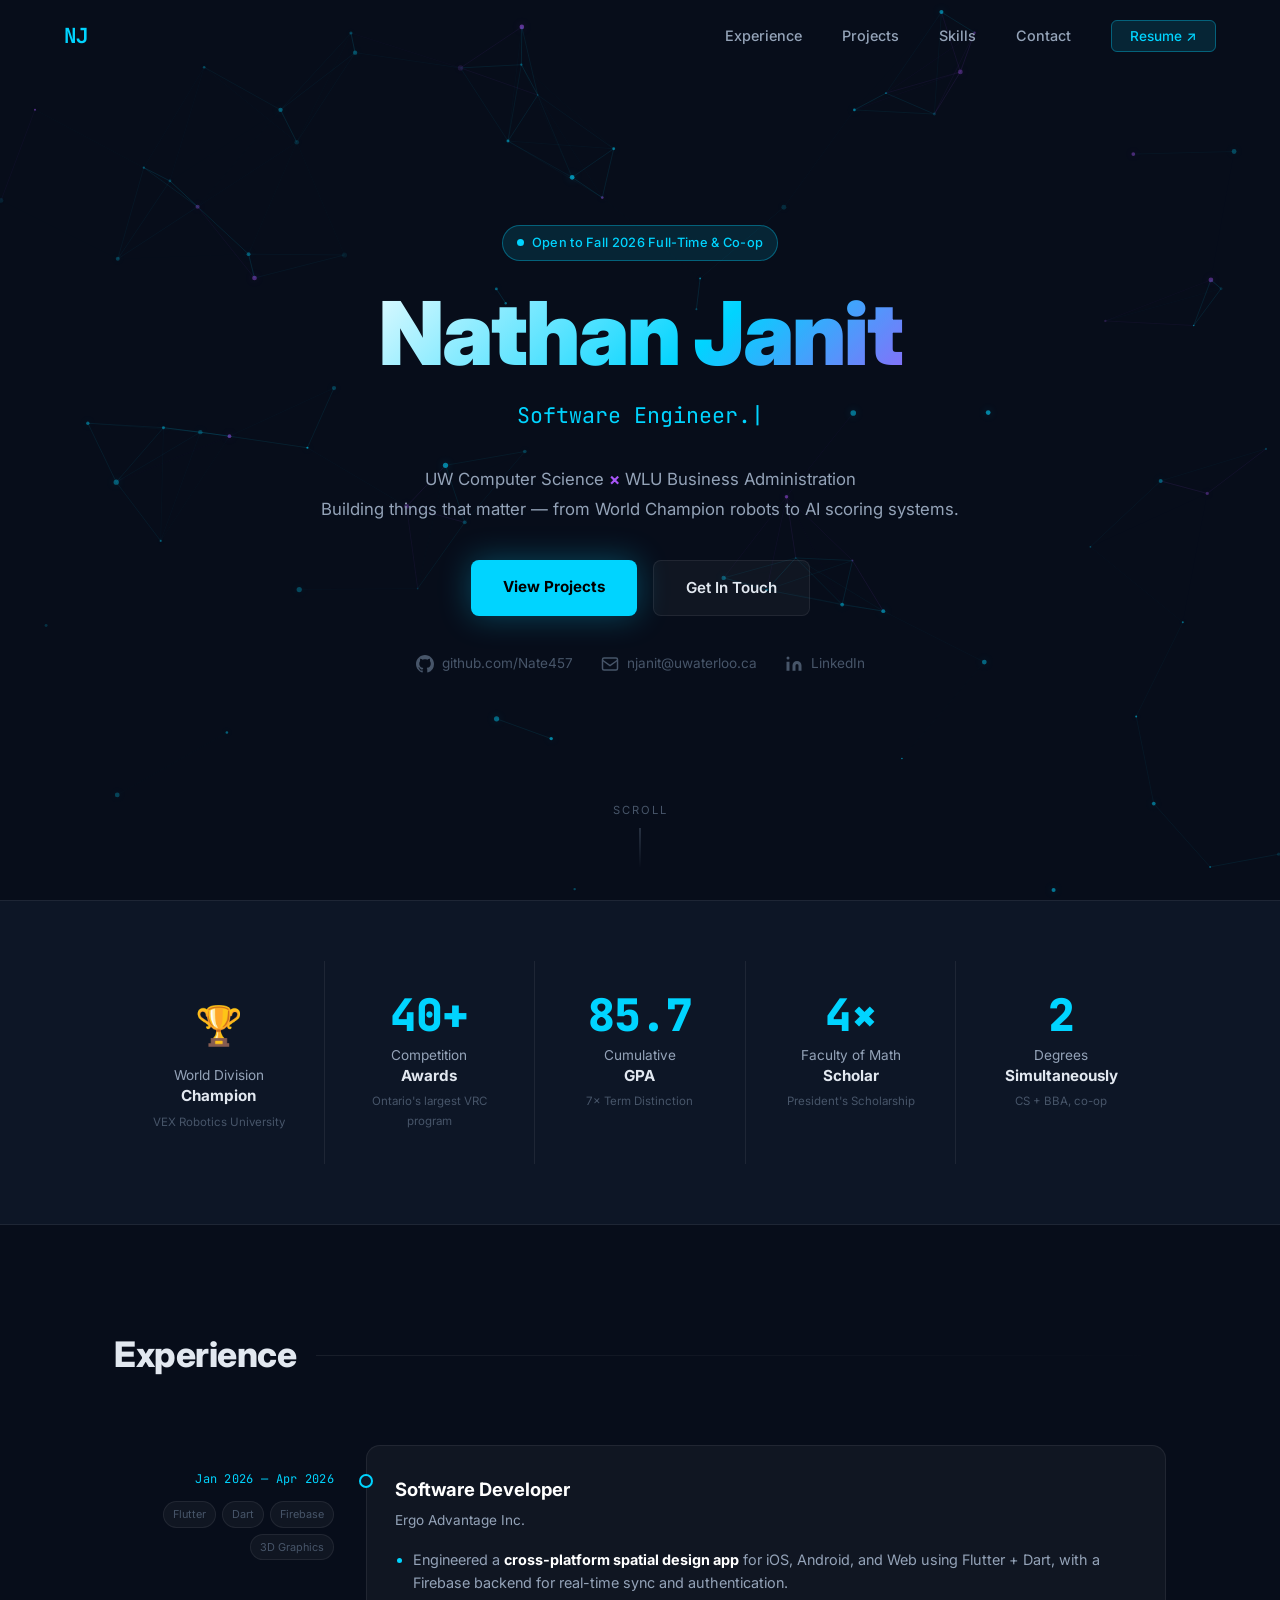
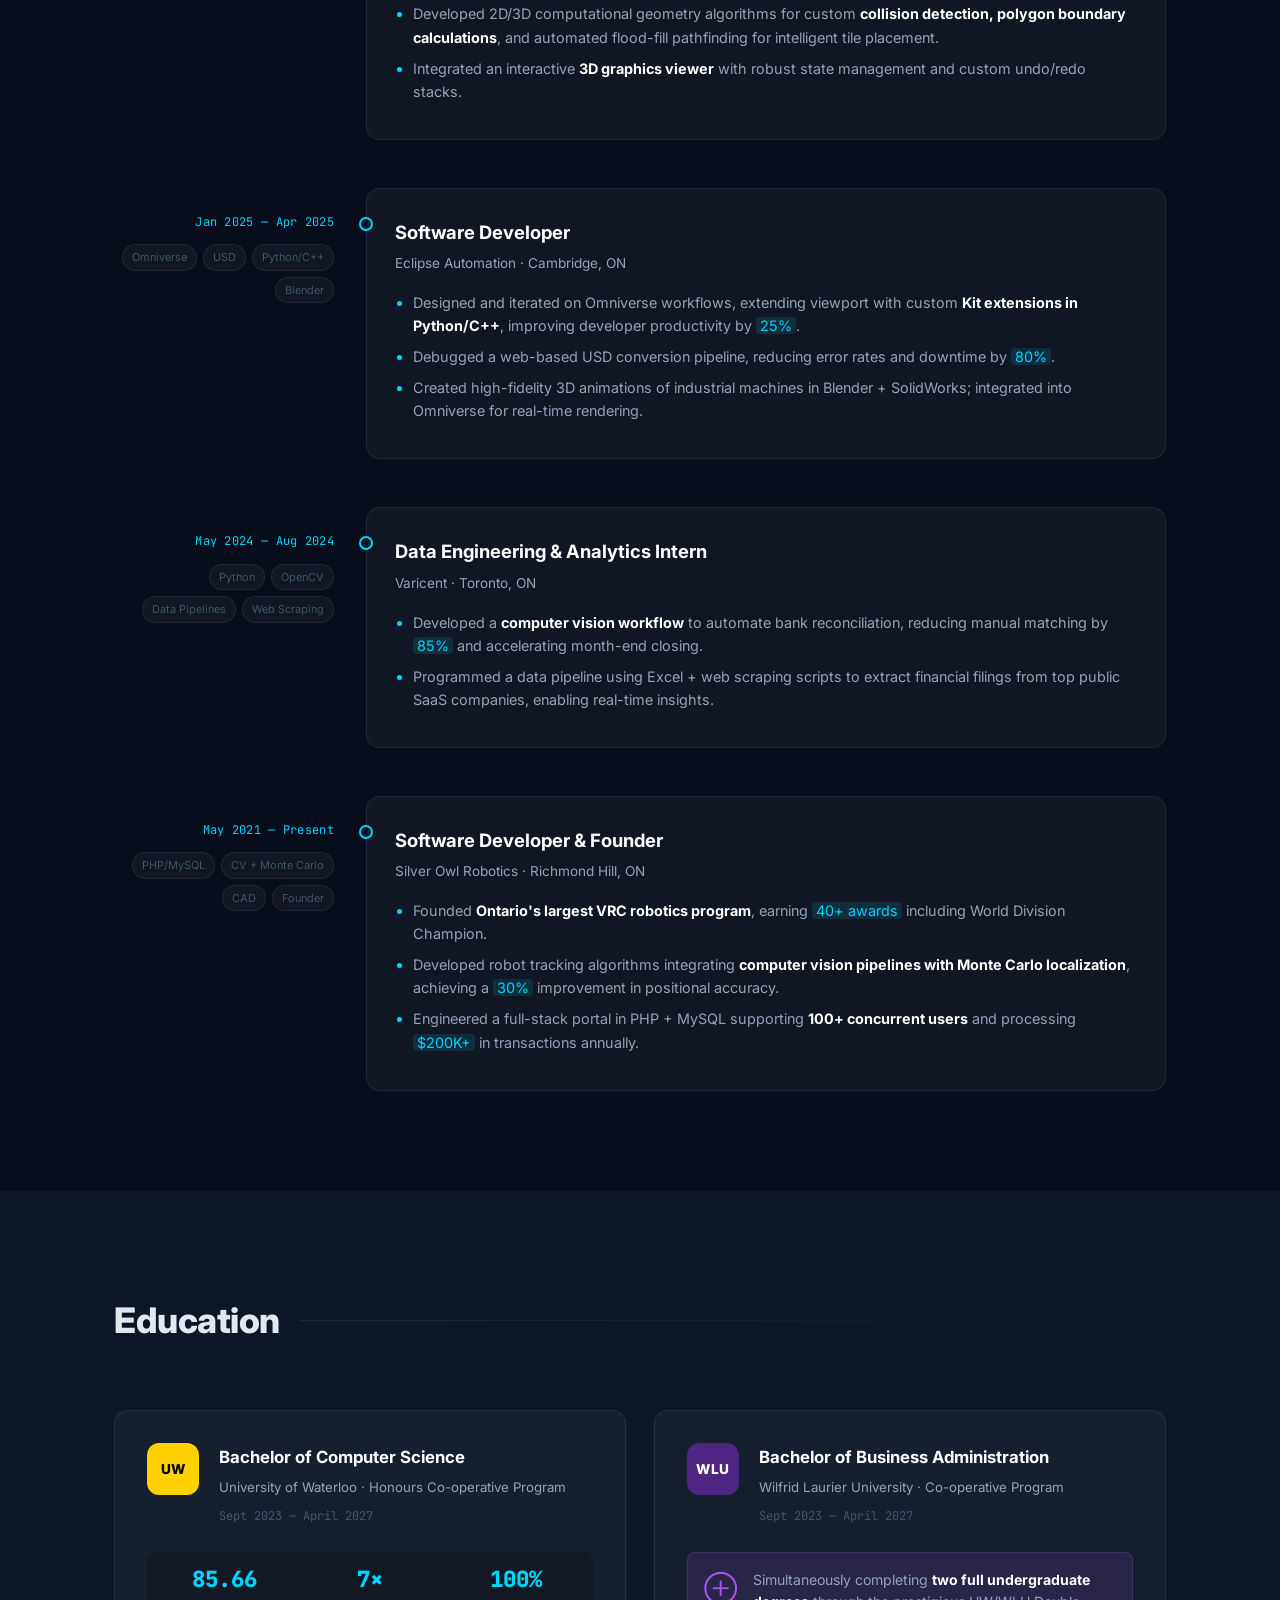
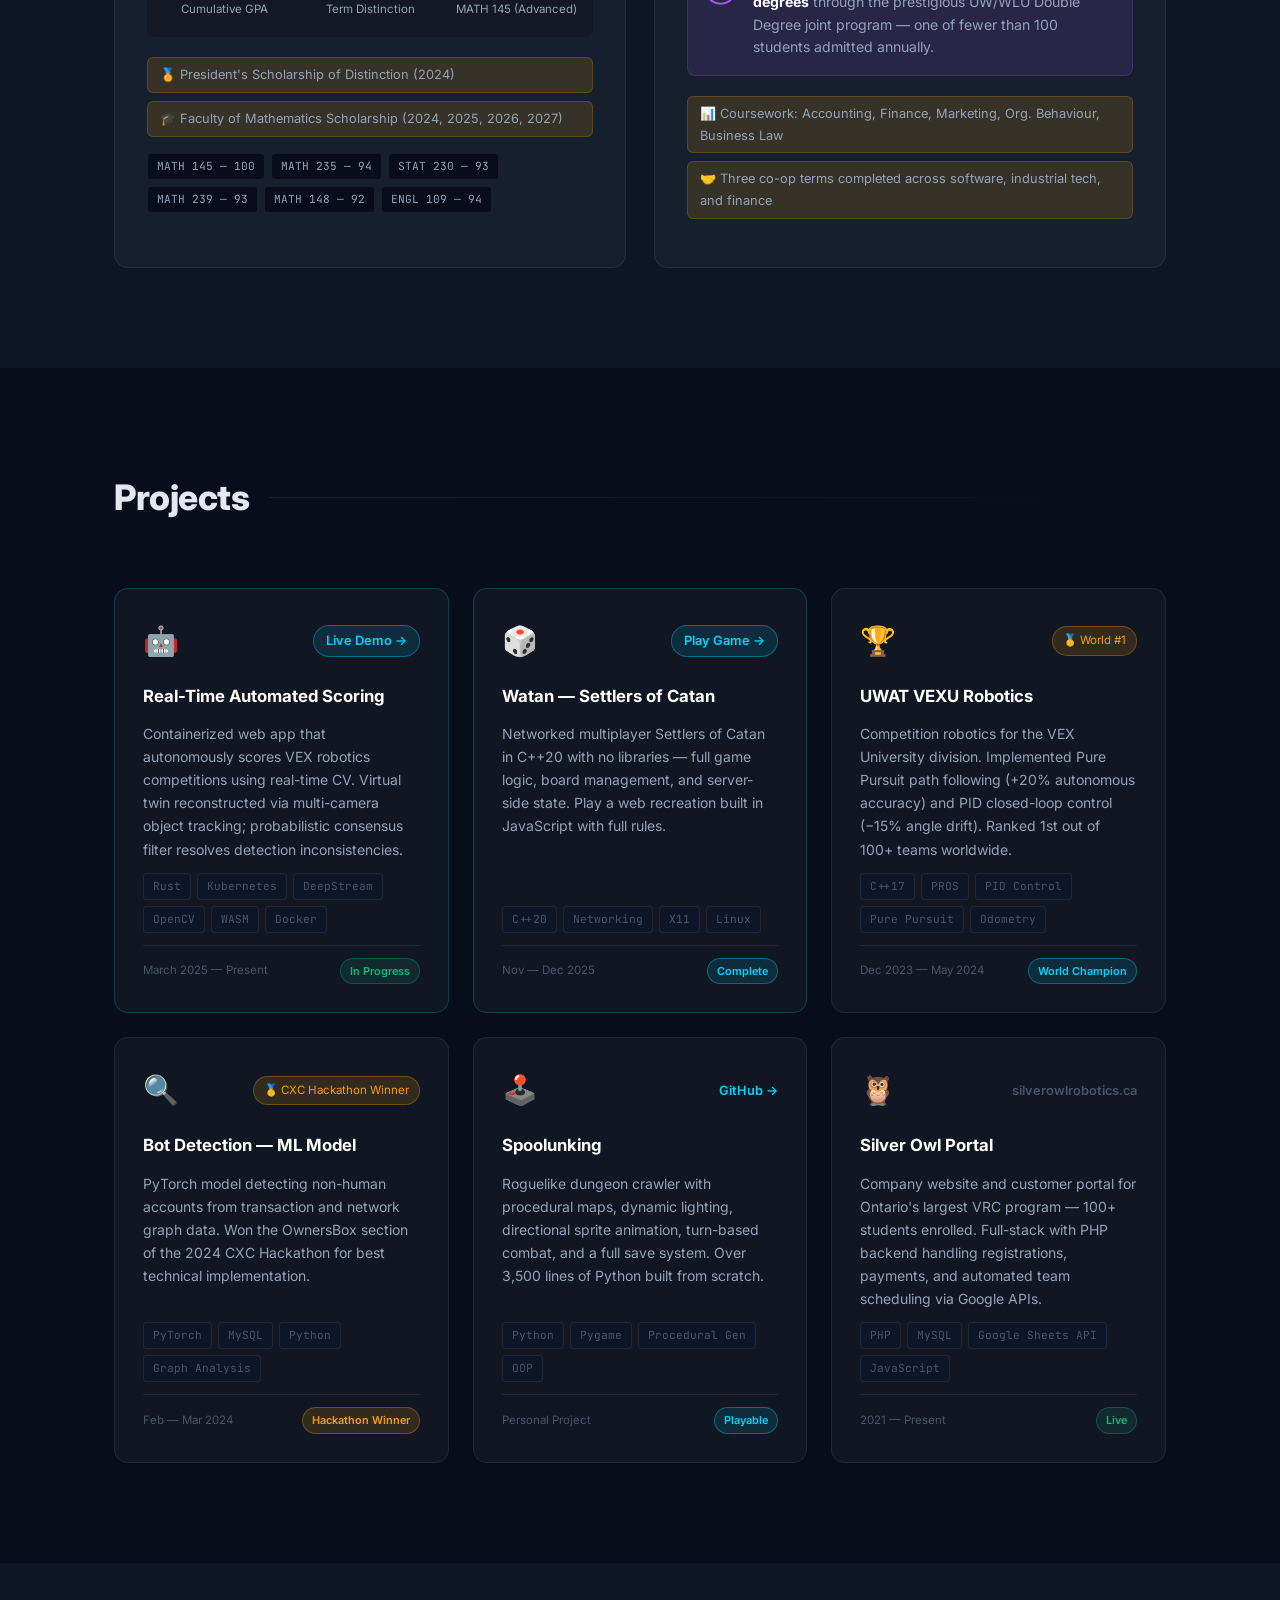
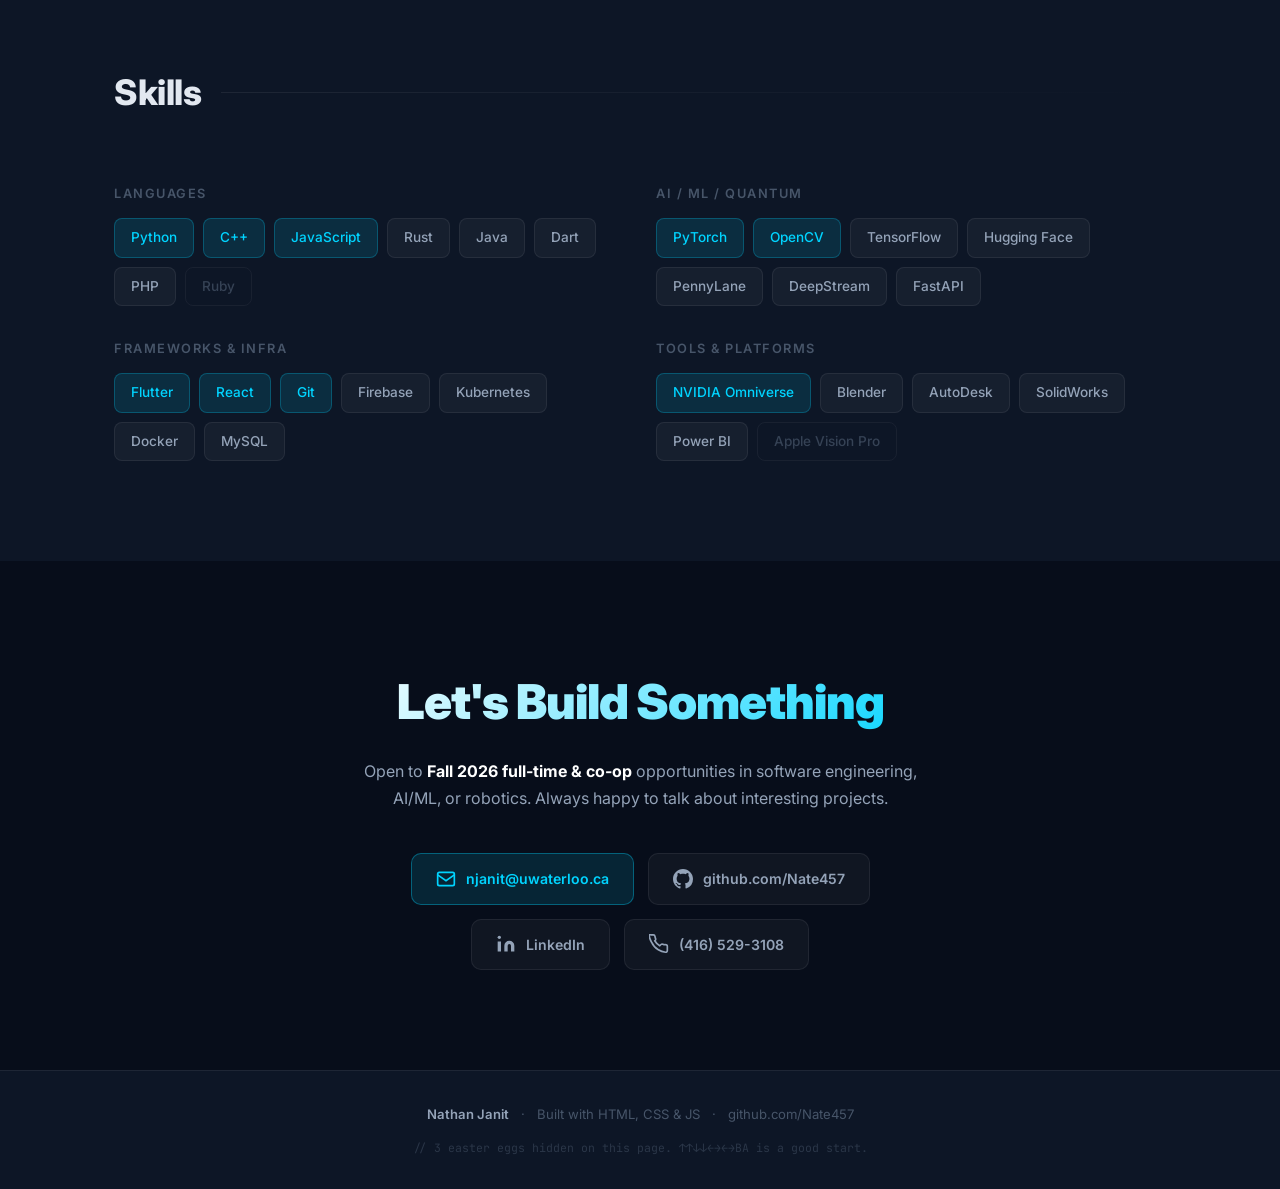
==== commit 0e27cf0e: "Update portfolio with latest resume and rewrite CV demo - Add Ergo Advantage Inc. co-op (Jan-Apr 202" ====
--- a/index.html
+++ b/index.html
@@ -32,7 +32,7 @@
     <div class="hero-content">
         <div class="hero-badge">
             <span class="badge-dot"></span>
-            Available for Summer 2026 Co-op
+            Open to Fall 2026 Full-Time &amp; Co-op
         </div>
         <h1 class="hero-name">Nathan Janit</h1>
         <div class="hero-typewriter">
@@ -55,6 +55,10 @@
                 <svg width="18" height="18" viewBox="0 0 24 24" fill="none" stroke="currentColor" stroke-width="2"><rect x="2" y="4" width="20" height="16" rx="2"/><path d="m22 7-10 7L2 7"/></svg>
                 njanit@uwaterloo.ca
             </a>
+            <a href="https://www.linkedin.com/in/nathan-janit-6b523023b/" target="_blank" class="social-link">
+                <svg width="18" height="18" viewBox="0 0 24 24" fill="currentColor"><path d="M16 8a6 6 0 0 1 6 6v7h-4v-7a2 2 0 0 0-2-2 2 2 0 0 0-2 2v7h-4v-7a6 6 0 0 1 6-6z"/><rect x="2" y="9" width="4" height="12"/><circle cx="4" cy="4" r="2"/></svg>
+                LinkedIn
+            </a>
         </div>
     </div>
     <div class="scroll-hint">
@@ -78,12 +82,12 @@
                 <div class="stat-sub">Ontario's largest VRC program</div>
             </div>
             <div class="stat-card" data-aos="fade-up" data-aos-delay="200">
-                <div class="stat-num gpa-hover" title="100% in MATH 145 🤫">85.9</div>
+                <div class="stat-num gpa-hover" title="100% in MATH 145 🤫">85.7</div>
                 <div class="stat-label">Cumulative<br><strong>GPA</strong></div>
-                <div class="stat-sub">5× Term Distinction</div>
+                <div class="stat-sub">7× Term Distinction</div>
             </div>
             <div class="stat-card" data-aos="fade-up" data-aos-delay="300">
-                <div class="stat-num">3×</div>
+                <div class="stat-num">4×</div>
                 <div class="stat-label">Faculty of Math<br><strong>Scholar</strong></div>
                 <div class="stat-sub">President's Scholarship</div>
             </div>
@@ -107,22 +111,40 @@
 
             <div class="tl-item" data-aos="fade-up">
                 <div class="tl-meta">
+                    <span class="tl-date">Jan 2026 — Apr 2026</span>
+                    <div class="tl-tags">
+                        <span>Flutter</span><span>Dart</span><span>Firebase</span><span>3D Graphics</span>
+                    </div>
+                </div>
+                <div class="tl-card">
+                    <div class="tl-role">
+                        <h3>Software Developer</h3>
+                        <span class="tl-company">Ergo Advantage Inc.</span>
+                    </div>
+                    <ul class="tl-bullets">
+                        <li>Engineered a <strong>cross-platform spatial design app</strong> for iOS, Android, and Web using Flutter + Dart, with a Firebase backend for real-time sync and authentication.</li>
+                        <li>Developed 2D/3D computational geometry algorithms for custom <strong>collision detection, polygon boundary calculations</strong>, and automated flood-fill pathfinding for intelligent tile placement.</li>
+                        <li>Integrated an interactive <strong>3D graphics viewer</strong> with robust state management and custom undo/redo stacks.</li>
+                    </ul>
+                </div>
+            </div>
+
+            <div class="tl-item" data-aos="fade-up">
+                <div class="tl-meta">
                     <span class="tl-date">Jan 2025 — Apr 2025</span>
                     <div class="tl-tags">
-                        <span>Omniverse</span><span>USD</span><span>XR</span><span>Gaussian Splatting</span>
+                        <span>Omniverse</span><span>USD</span><span>Python/C++</span><span>Blender</span>
                     </div>
                 </div>
                 <div class="tl-card">
                     <div class="tl-role">
-                        <h3>Omniverse Testing Coordinator</h3>
-                        <span class="tl-company">Accenture @ Eclipse Automation · Cambridge, ON</span>
+                        <h3>Software Developer</h3>
+                        <span class="tl-company">Eclipse Automation · Cambridge, ON</span>
                     </div>
                     <ul class="tl-bullets">
+                        <li>Designed and iterated on Omniverse workflows, extending viewport with custom <strong>Kit extensions in Python/C++</strong>, improving developer productivity by <mark>25%</mark>.</li>
                         <li>Debugged a web-based USD conversion pipeline, reducing error rates and downtime by <mark>80%</mark>.</li>
-                        <li>Built Omniverse workflows using Gaussian Splatting; extended viewport with custom <strong>Kit extensions</strong>.</li>
-                        <li>Created 3D animations of industrial machines in Blender + SolidWorks and integrated into Omniverse.</li>
-                        <li>Presented XR visualizations using the <strong>Apple Vision Pro</strong> and Magic Leap headsets.</li>
-                        <li>Developed a dynamic layout planning extension with Excel VBA + JS to automate workspace config.</li>
+                        <li>Created high-fidelity 3D animations of industrial machines in Blender + SolidWorks; integrated into Omniverse for real-time rendering.</li>
                     </ul>
                 </div>
             </div>
@@ -131,18 +153,17 @@
                 <div class="tl-meta">
                     <span class="tl-date">May 2024 — Aug 2024</span>
                     <div class="tl-tags">
-                        <span>Python</span><span>Power Automate</span><span>Excel VBA</span><span>CV</span>
+                        <span>Python</span><span>OpenCV</span><span>Data Pipelines</span><span>Web Scraping</span>
                     </div>
                 </div>
                 <div class="tl-card">
                     <div class="tl-role">
-                        <h3>FP&A Intern</h3>
+                        <h3>Data Engineering &amp; Analytics Intern</h3>
                         <span class="tl-company">Varicent · Toronto, ON</span>
                     </div>
                     <ul class="tl-bullets">
-                        <li>Built a computer vision–based bank reconciliation workflow in Power Automate, saving <mark>5 hours/cycle</mark>.</li>
-                        <li>Designed a discrepancy algorithm as an Excel macro to flag out-of-place entries in budget plans.</li>
-                        <li>Programmed an Excel workflow to scrape financial filings of top public SaaS companies.</li>
+                        <li>Developed a <strong>computer vision workflow</strong> to automate bank reconciliation, reducing manual matching by <mark>85%</mark> and accelerating month-end closing.</li>
+                        <li>Programmed a data pipeline using Excel + web scraping scripts to extract financial filings from top public SaaS companies, enabling real-time insights.</li>
                     </ul>
                 </div>
             </div>
@@ -151,19 +172,18 @@
                 <div class="tl-meta">
                     <span class="tl-date">May 2021 — Present</span>
                     <div class="tl-tags">
-                        <span>PHP</span><span>Google APIs</span><span>CAD</span><span>Founder</span>
+                        <span>PHP/MySQL</span><span>CV + Monte Carlo</span><span>CAD</span><span>Founder</span>
                     </div>
                 </div>
                 <div class="tl-card">
                     <div class="tl-role">
-                        <h3>Founder</h3>
+                        <h3>Software Developer &amp; Founder</h3>
                         <span class="tl-company">Silver Owl Robotics · Richmond Hill, ON</span>
                     </div>
                     <ul class="tl-bullets">
                         <li>Founded <strong>Ontario's largest VRC robotics program</strong>, earning <mark>40+ awards</mark> including World Division Champion.</li>
-                        <li>Built company website + customer portal in PHP; manages registrations and payments.</li>
-                        <li>Automated operations via Google Sheets APIs for live budgeting, payroll, and scheduling.</li>
-                        <li>Taught CAD and robotics design using Autodesk and 3D printing to hundreds of students.</li>
+                        <li>Developed robot tracking algorithms integrating <strong>computer vision pipelines with Monte Carlo localization</strong>, achieving a <mark>30%</mark> improvement in positional accuracy.</li>
+                        <li>Engineered a full-stack portal in PHP + MySQL supporting <strong>100+ concurrent users</strong> and processing <mark>$200K+</mark> in transactions annually.</li>
                     </ul>
                 </div>
             </div>
@@ -191,11 +211,11 @@
                 </div>
                 <div class="edu-stats">
                     <div class="edu-stat">
-                        <strong>85.88</strong>
+                        <strong>85.66</strong>
                         <small>Cumulative GPA</small>
                     </div>
                     <div class="edu-stat">
-                        <strong>5×</strong>
+                        <strong>7×</strong>
                         <small>Term Distinction</small>
                     </div>
                     <div class="edu-stat">
@@ -205,15 +225,15 @@
                 </div>
                 <div class="edu-awards">
                     <span class="edu-award">🏅 President's Scholarship of Distinction (2024)</span>
-                    <span class="edu-award">🎓 Faculty of Mathematics Scholarship (2024, 2025, 2026)</span>
+                    <span class="edu-award">🎓 Faculty of Mathematics Scholarship (2024, 2025, 2026, 2027)</span>
                 </div>
                 <div class="edu-courses">
                     <span class="course-tag">MATH 145 — 100</span>
-                    <span class="course-tag">ENGL 109 — 94</span>
+                    <span class="course-tag">MATH 235 — 94</span>
                     <span class="course-tag">STAT 230 — 93</span>
                     <span class="course-tag">MATH 239 — 93</span>
-                    <span class="course-tag">CS 135 — 90</span>
                     <span class="course-tag">MATH 148 — 92</span>
+                    <span class="course-tag">ENGL 109 — 94</span>
                 </div>
             </div>
             <div class="edu-card" data-aos="fade-up" data-aos-delay="150">
@@ -231,7 +251,7 @@
                 </div>
                 <div class="edu-awards">
                     <span class="edu-award">📊 Coursework: Accounting, Finance, Marketing, Org. Behaviour, Business Law</span>
-                    <span class="edu-award">🤝 Two co-op terms completed across tech and finance sectors</span>
+                    <span class="edu-award">🤝 Three co-op terms completed across software, industrial tech, and finance</span>
                 </div>
             </div>
         </div>
@@ -374,41 +394,45 @@
                     <span class="stag high">C++</span>
                     <span class="stag high">JavaScript</span>
                     <span class="stag med">Rust</span>
-                    <span class="stag med">C</span>
+                    <span class="stag med">Java</span>
+                    <span class="stag med">Dart</span>
                     <span class="stag med">PHP</span>
+                    <span class="stag low">Ruby</span>
                 </div>
             </div>
             <div class="skill-group" data-aos="fade-up" data-aos-delay="100">
-                <h4 class="skill-group-title">AI / Computer Vision</h4>
+                <h4 class="skill-group-title">AI / ML / Quantum</h4>
                 <div class="skill-tags">
                     <span class="stag high">PyTorch</span>
                     <span class="stag high">OpenCV</span>
                     <span class="stag med">TensorFlow</span>
-                    <span class="stag med">ONNX Runtime</span>
+                    <span class="stag med">Hugging Face</span>
+                    <span class="stag med">PennyLane</span>
                     <span class="stag med">DeepStream</span>
-                    <span class="stag med">NumPy</span>
+                    <span class="stag med">FastAPI</span>
                 </div>
             </div>
             <div class="skill-group" data-aos="fade-up" data-aos-delay="150">
-                <h4 class="skill-group-title">Systems & DevOps</h4>
+                <h4 class="skill-group-title">Frameworks & Infra</h4>
                 <div class="skill-tags">
+                    <span class="stag high">Flutter</span>
+                    <span class="stag high">React</span>
                     <span class="stag high">Git</span>
-                    <span class="stag high">Linux</span>
+                    <span class="stag med">Firebase</span>
                     <span class="stag med">Kubernetes</span>
                     <span class="stag med">Docker</span>
-                    <span class="stag med">Axum/Tokio</span>
-                    <span class="stag low">PROS (VEX)</span>
+                    <span class="stag med">MySQL</span>
                 </div>
             </div>
             <div class="skill-group" data-aos="fade-up" data-aos-delay="200">
                 <h4 class="skill-group-title">Tools & Platforms</h4>
                 <div class="skill-tags">
                     <span class="stag high">NVIDIA Omniverse</span>
-                    <span class="stag med">Apple Vision Pro</span>
+                    <span class="stag med">Blender</span>
                     <span class="stag med">AutoDesk</span>
                     <span class="stag med">SolidWorks</span>
                     <span class="stag med">Power BI</span>
-                    <span class="stag med">Blender</span>
+                    <span class="stag low">Apple Vision Pro</span>
                 </div>
             </div>
         </div>
@@ -420,7 +444,7 @@
     <div class="container">
         <div class="contact-inner" data-aos="fade-up">
             <h2 class="contact-heading">Let's Build Something</h2>
-            <p class="contact-sub">Actively seeking <strong>Summer 2026 co-op</strong> opportunities in software engineering, AI/ML, or robotics. Always happy to chat about interesting projects.</p>
+            <p class="contact-sub">Open to <strong>Fall 2026 full-time &amp; co-op</strong> opportunities in software engineering, AI/ML, or robotics. Always happy to talk about interesting projects.</p>
             <div class="contact-links">
                 <a href="mailto:njanit@uwaterloo.ca" class="contact-btn primary-contact">
                     <svg width="20" height="20" viewBox="0 0 24 24" fill="none" stroke="currentColor" stroke-width="2"><rect x="2" y="4" width="20" height="16" rx="2"/><path d="m22 7-10 7L2 7"/></svg>
@@ -430,6 +454,10 @@
                     <svg width="20" height="20" viewBox="0 0 24 24" fill="currentColor"><path d="M12 0C5.37 0 0 5.37 0 12c0 5.31 3.435 9.795 8.205 11.385.6.105.825-.255.825-.57 0-.285-.015-1.23-.015-2.235-3.015.555-3.795-.735-4.035-1.41-.135-.345-.72-1.41-1.23-1.695-.42-.225-1.02-.78-.015-.795.945-.015 1.62.87 1.845 1.23 1.08 1.815 2.805 1.305 3.495.99.105-.78.42-1.305.765-1.605-2.67-.3-5.46-1.335-5.46-5.925 0-1.305.465-2.385 1.23-3.225-.12-.3-.54-1.53.12-3.18 0 0 1.005-.315 3.3 1.23.96-.27 1.98-.405 3-.405s2.04.135 3 .405c2.295-1.56 3.3-1.23 3.3-1.23.66 1.65.24 2.88.12 3.18.765.84 1.23 1.905 1.23 3.225 0 4.605-2.805 5.625-5.475 5.925.435.375.81 1.095.81 2.22 0 1.605-.015 2.895-.015 3.3 0 .315.225.69.825.57A12.02 12.02 0 0024 12c0-6.63-5.37-12-12-12z"/></svg>
                     github.com/Nate457
                 </a>
+                <a href="https://www.linkedin.com/in/nathan-janit-6b523023b/" target="_blank" class="contact-btn">
+                    <svg width="20" height="20" viewBox="0 0 24 24" fill="currentColor"><path d="M16 8a6 6 0 0 1 6 6v7h-4v-7a2 2 0 0 0-2-2 2 2 0 0 0-2 2v7h-4v-7a6 6 0 0 1 6-6z"/><rect x="2" y="9" width="4" height="12"/><circle cx="4" cy="4" r="2"/></svg>
+                    LinkedIn
+                </a>
                 <a href="tel:4165293108" class="contact-btn">
                     <svg width="20" height="20" viewBox="0 0 24 24" fill="none" stroke="currentColor" stroke-width="2"><path d="M22 16.92v3a2 2 0 01-2.18 2 19.79 19.79 0 01-8.63-3.07A19.5 19.5 0 013.07 9.81a19.79 19.79 0 01-3.07-8.68A2 2 0 012.18 1h3a2 2 0 012 1.72c.127.96.361 1.903.7 2.81a2 2 0 01-.45 2.11L6.91 8.14a16 16 0 006 6l1.5-1.5a2 2 0 012.11-.45c.907.339 1.85.573 2.81.7A2 2 0 0122 14.92z"/></svg>
                     (416) 529-3108
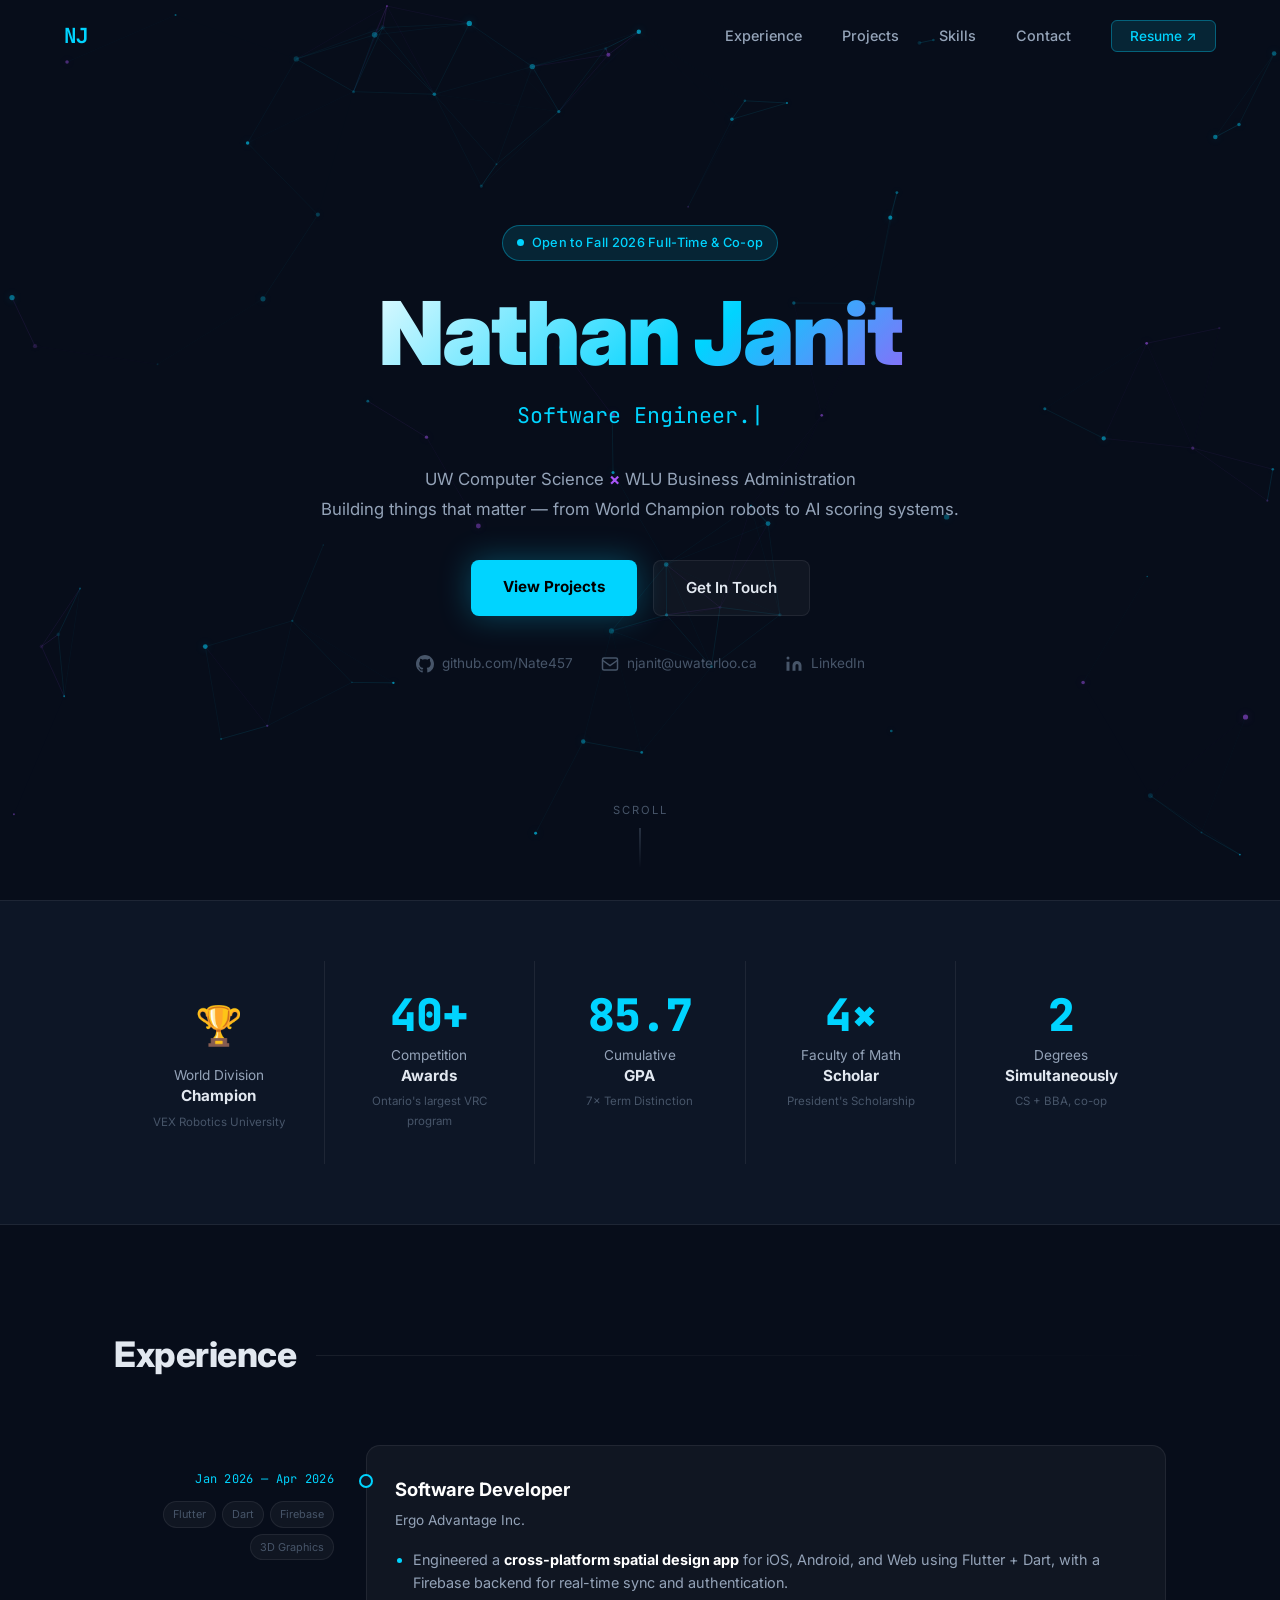
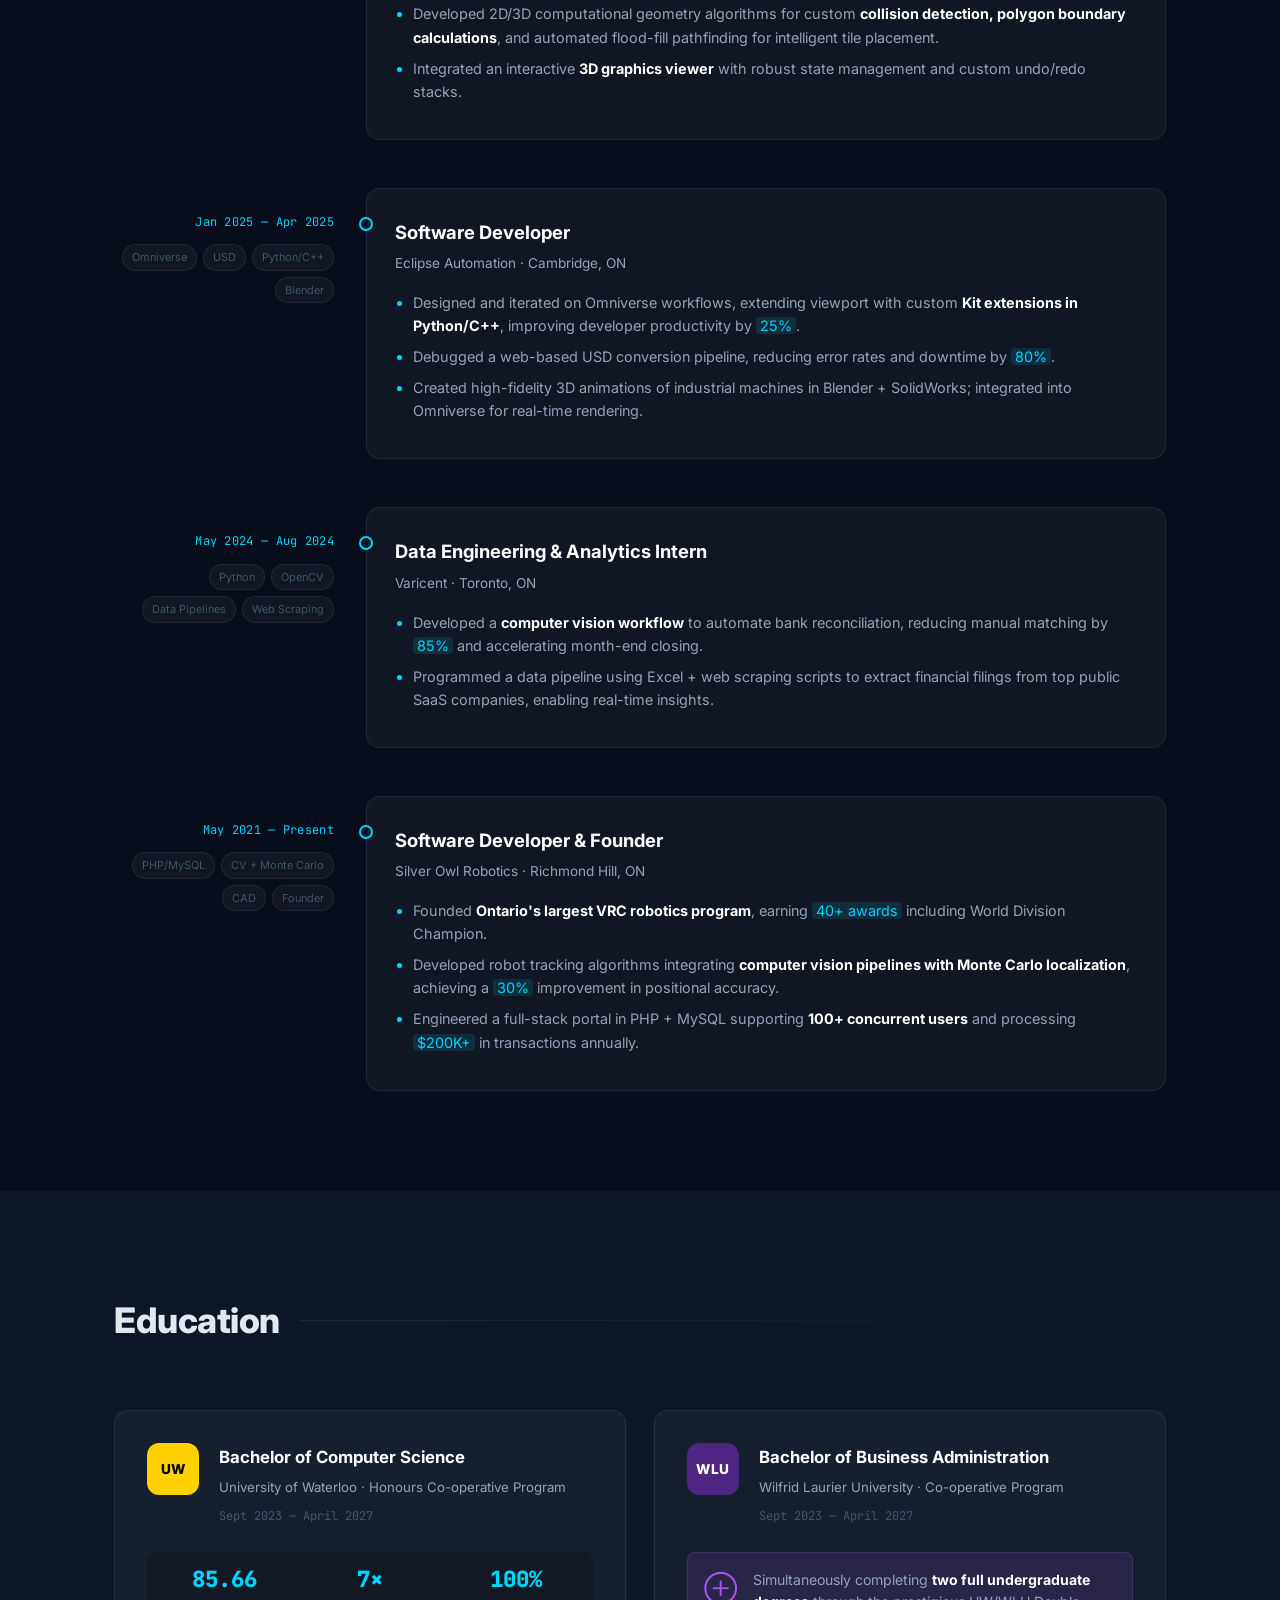
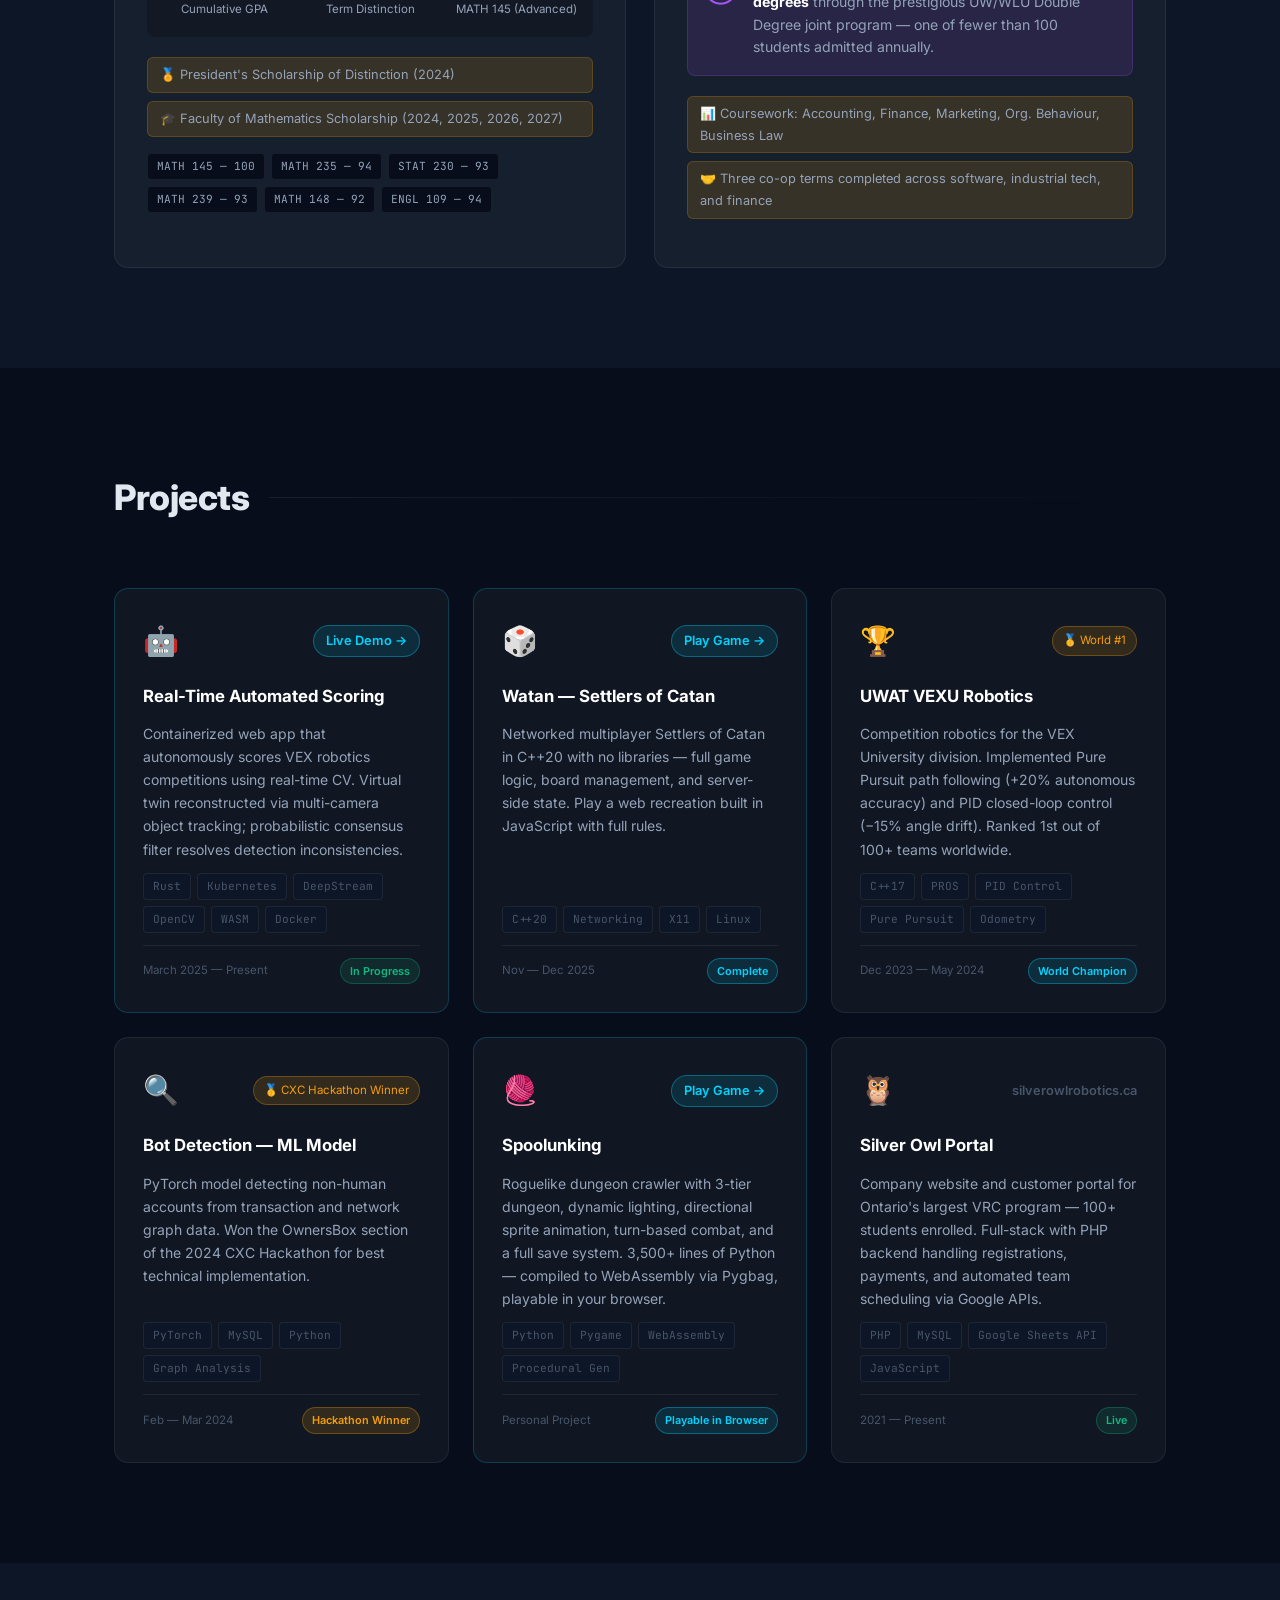
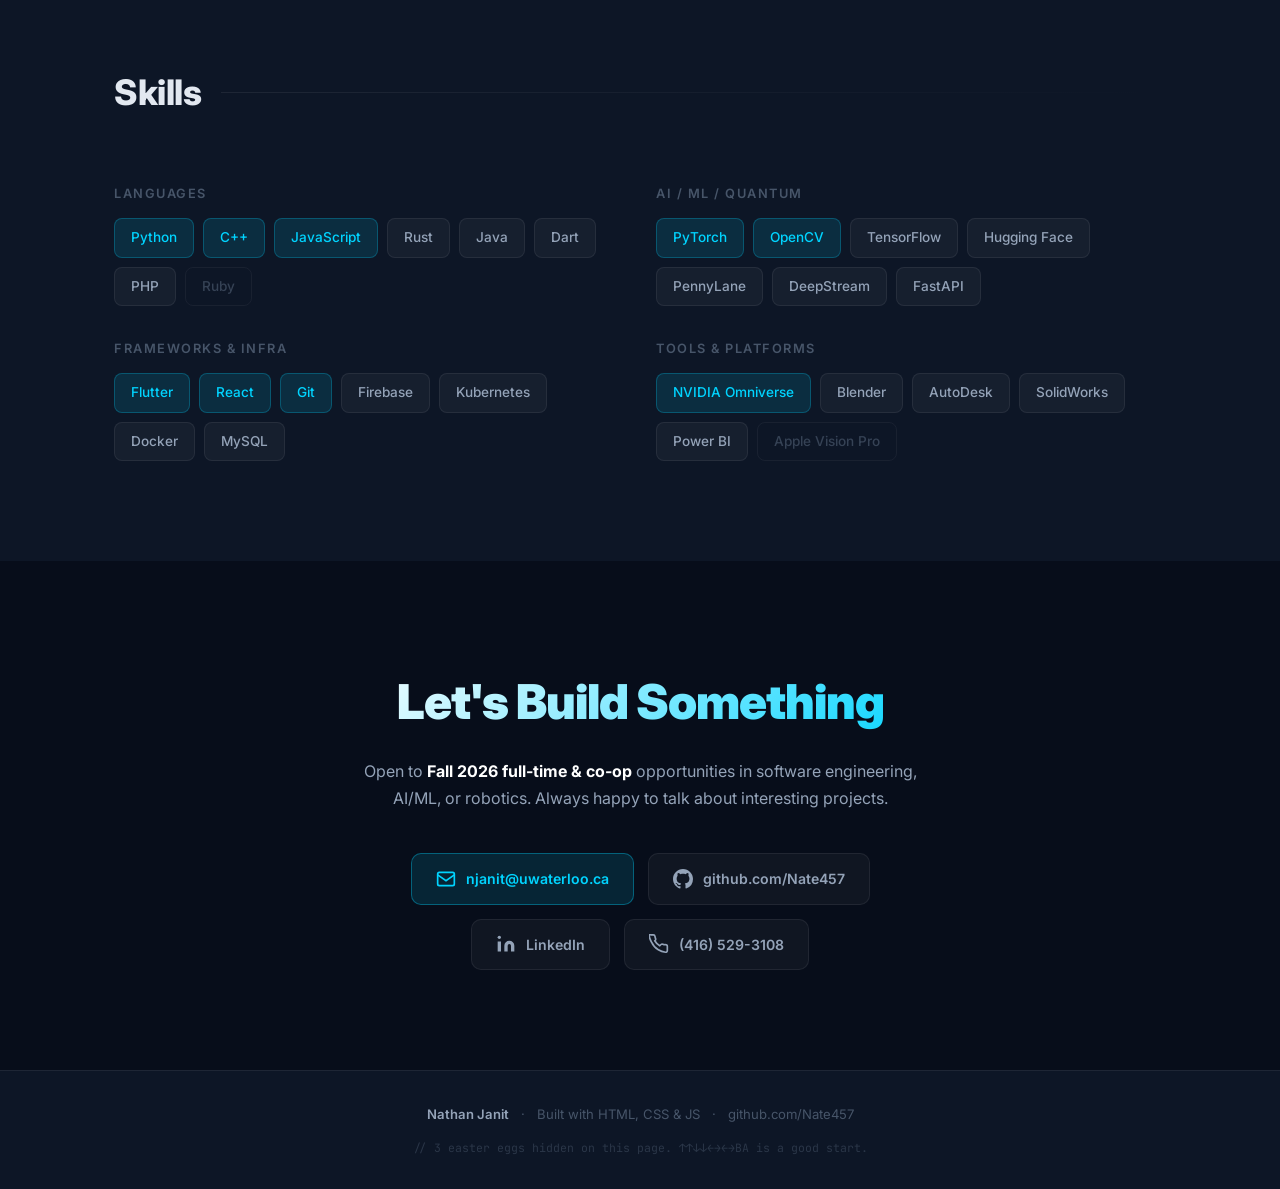
==== commit 13e78620: "Add Spoolunking game compiled to WebAssembly + update portfolio - Compile Spoolunking (Python/Pygame" ====
--- a/index.html
+++ b/index.html
@@ -339,21 +339,21 @@
                 </div>
             </div>
 
-            <div class="proj-card" data-aos="fade-up" data-aos-delay="200">
+            <div class="proj-card featured" data-aos="fade-up" data-aos-delay="200">
                 <div class="proj-header">
-                    <span class="proj-icon">🕹️</span>
+                    <span class="proj-icon">🧶</span>
                     <div class="proj-links">
-                        <a href="https://github.com/Nate457" target="_blank" class="proj-link">GitHub →</a>
+                        <a href="spoolunking.html" class="proj-link demo-link">Play Game →</a>
                     </div>
                 </div>
                 <h3>Spoolunking</h3>
-                <p>Roguelike dungeon crawler with procedural maps, dynamic lighting, directional sprite animation, turn-based combat, and a full save system. Over 3,500 lines of Python built from scratch.</p>
+                <p>Roguelike dungeon crawler with 3-tier dungeon, dynamic lighting, directional sprite animation, turn-based combat, and a full save system. 3,500+ lines of Python — compiled to WebAssembly via Pygbag, playable in your browser.</p>
                 <div class="proj-tags">
-                    <span>Python</span><span>Pygame</span><span>Procedural Gen</span><span>OOP</span>
+                    <span>Python</span><span>Pygame</span><span>WebAssembly</span><span>Procedural Gen</span>
                 </div>
                 <div class="proj-footer">
                     <span class="proj-date">Personal Project</span>
-                    <span class="proj-status done">Playable</span>
+                    <span class="proj-status done">Playable in Browser</span>
                 </div>
             </div>
 
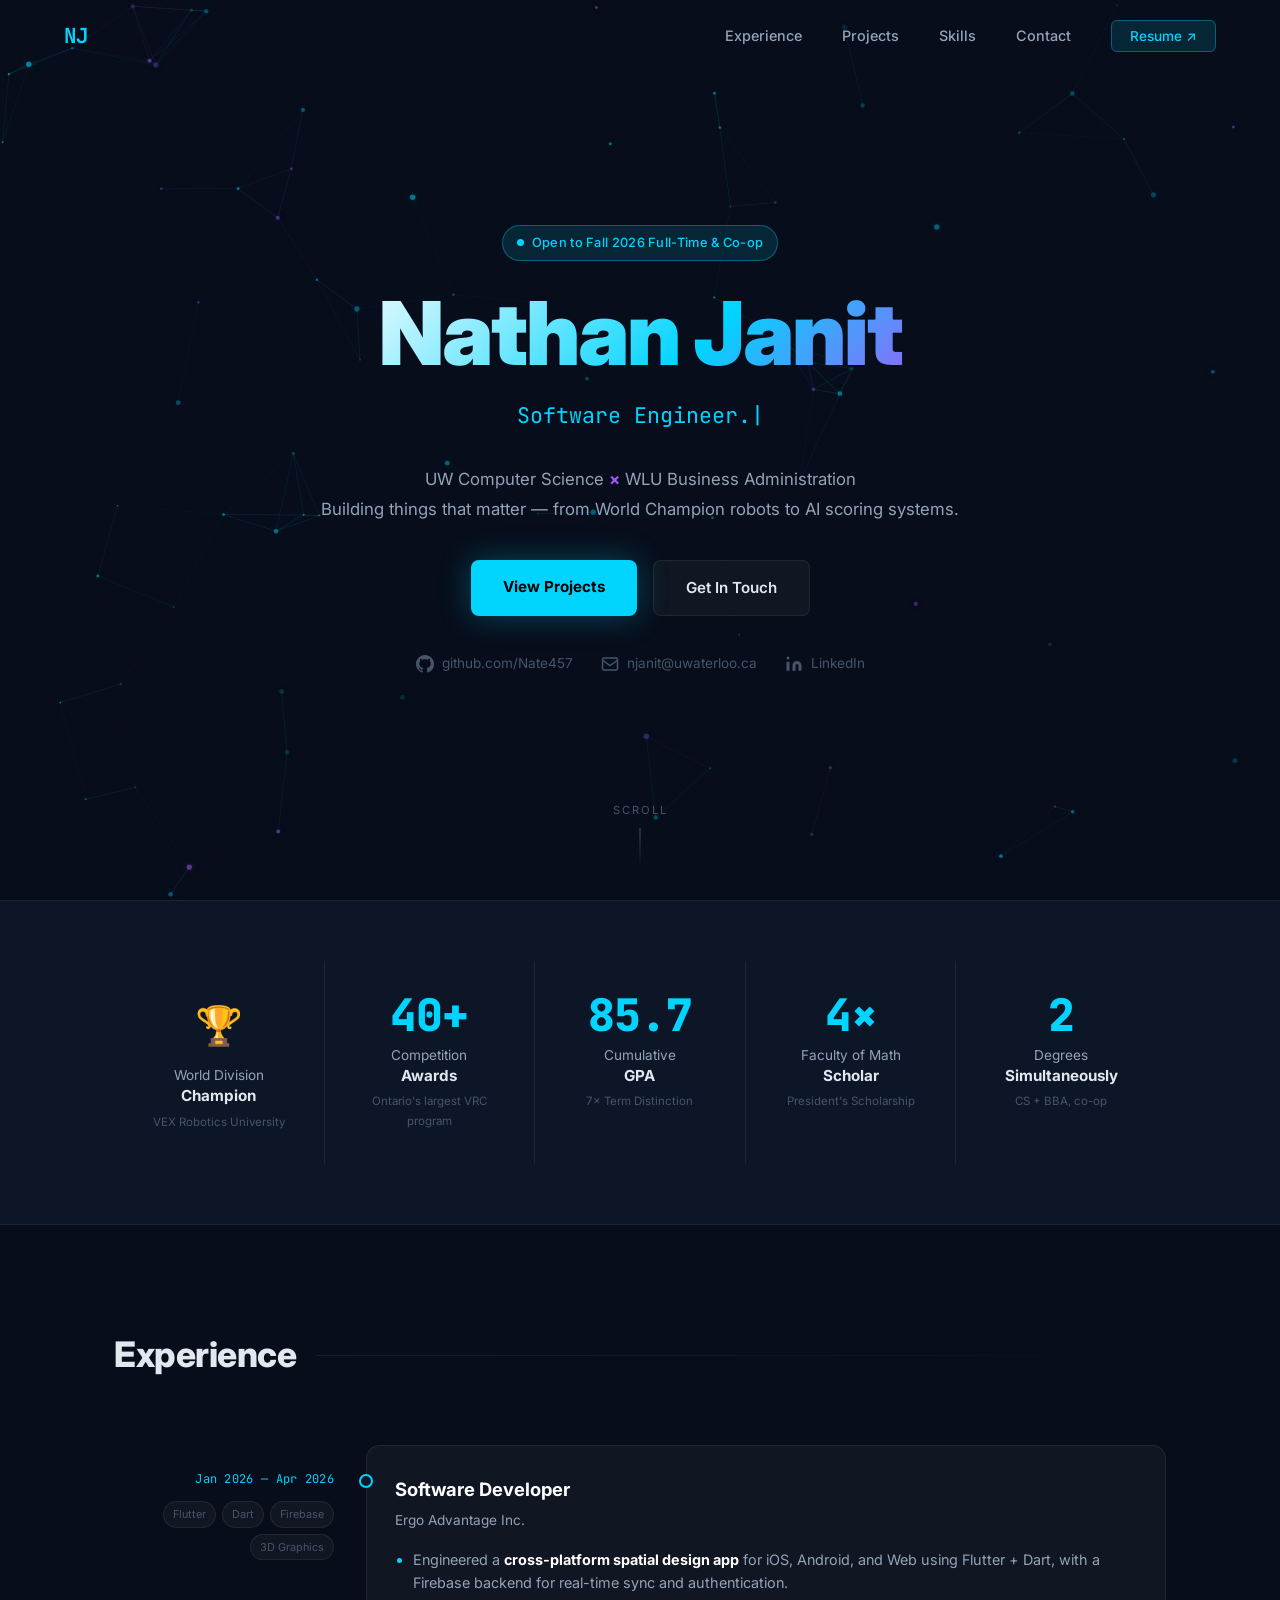
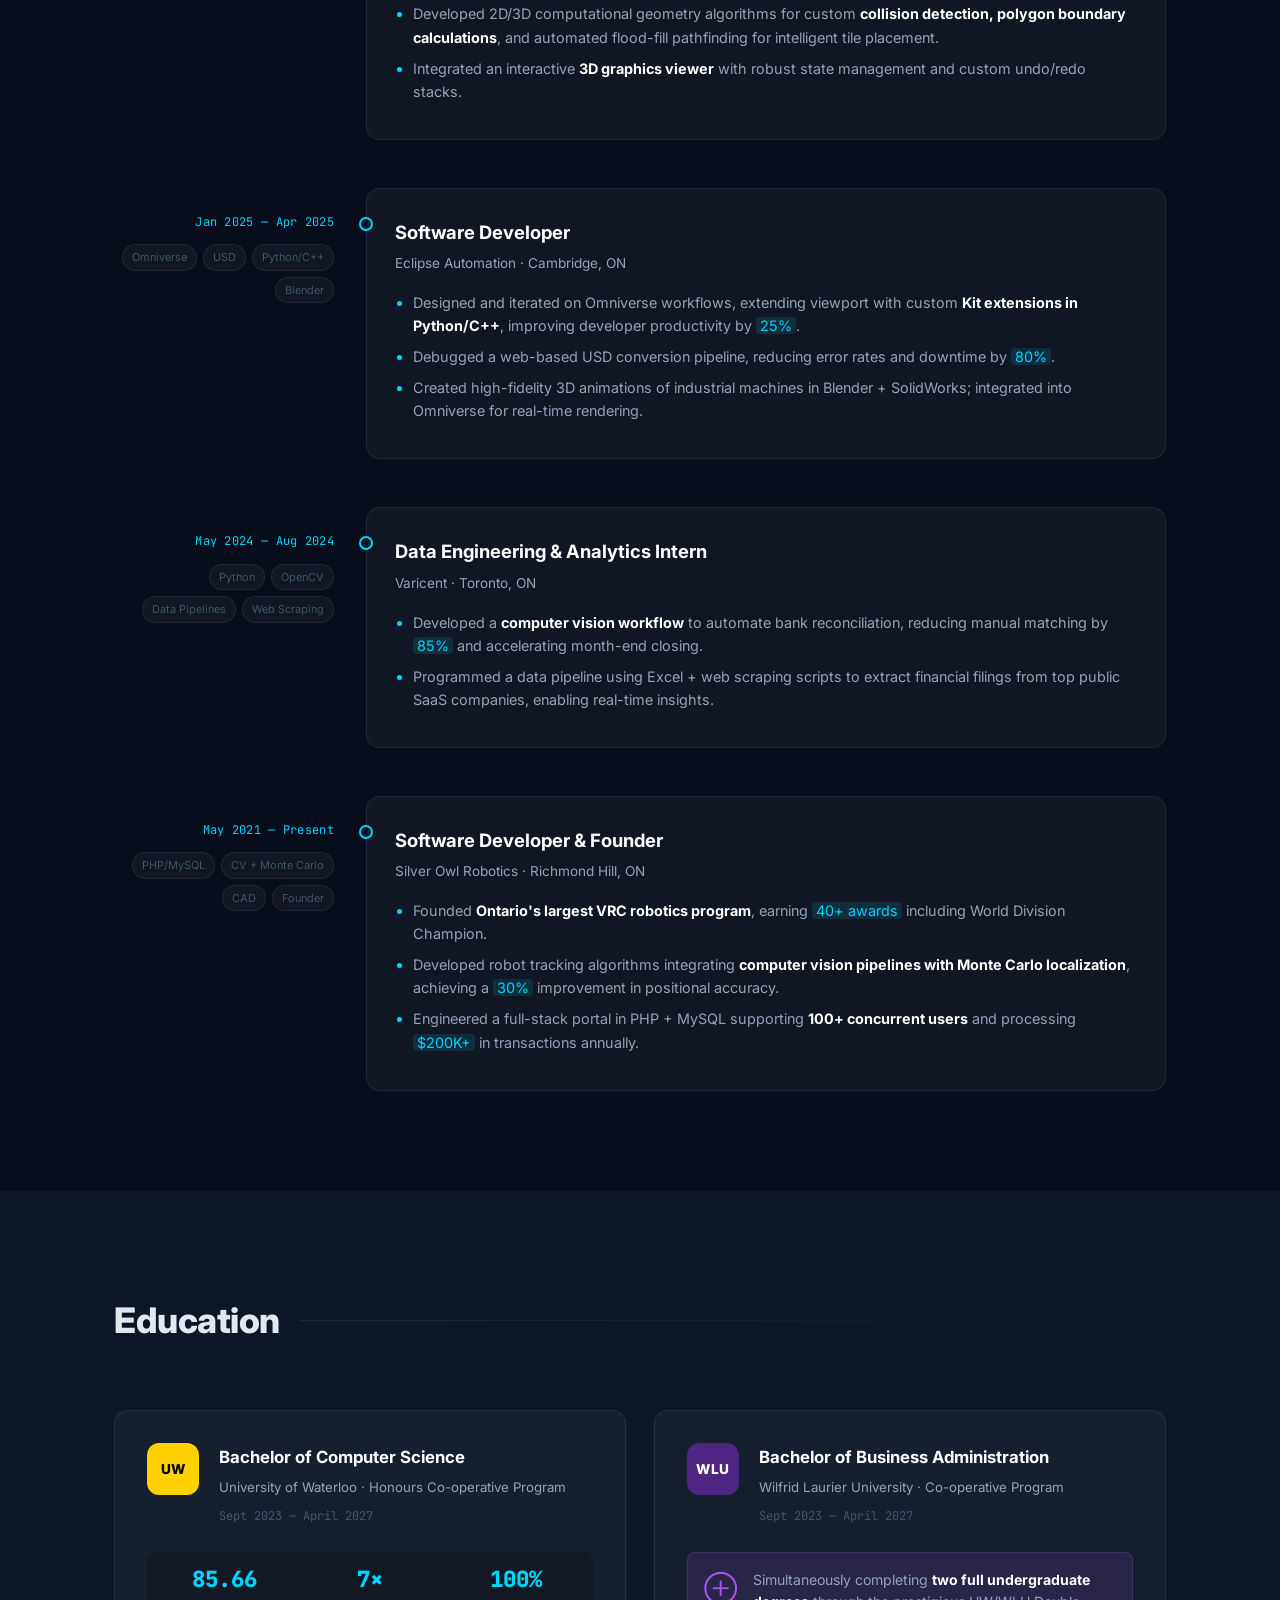
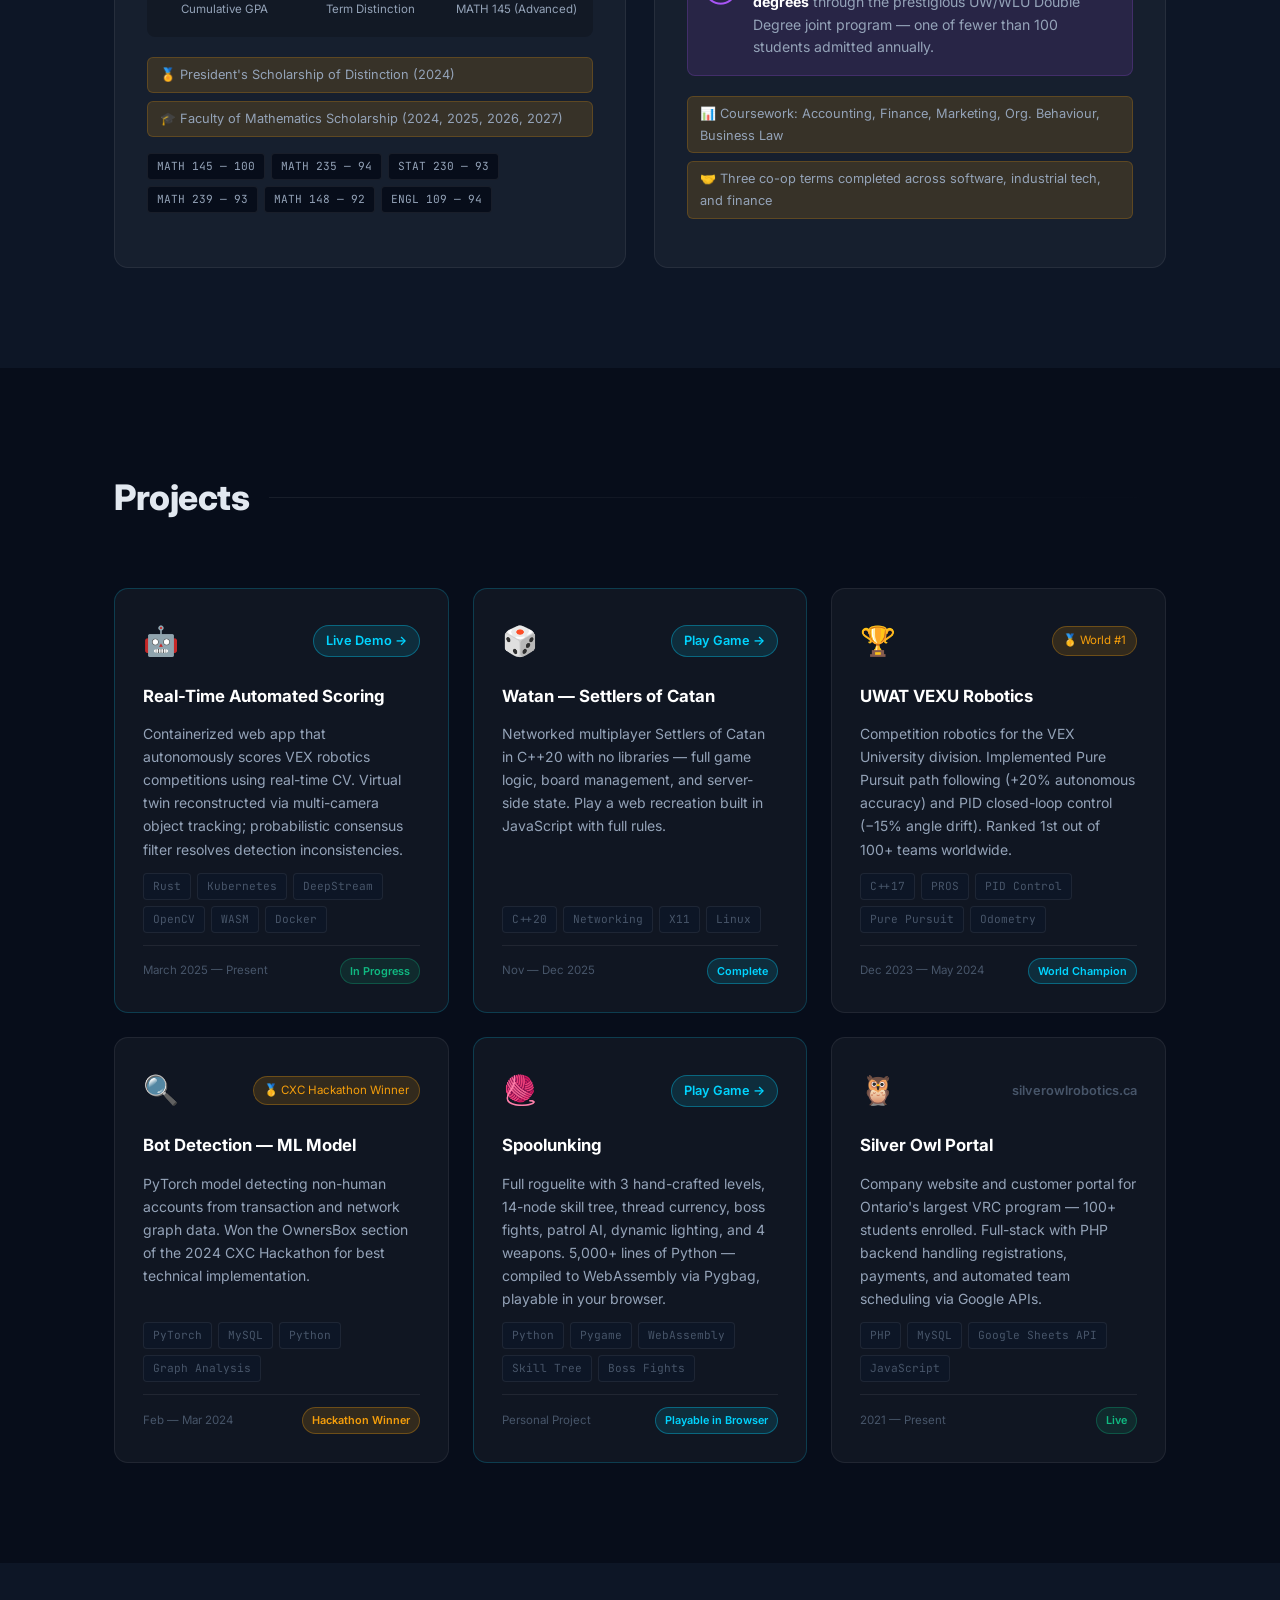
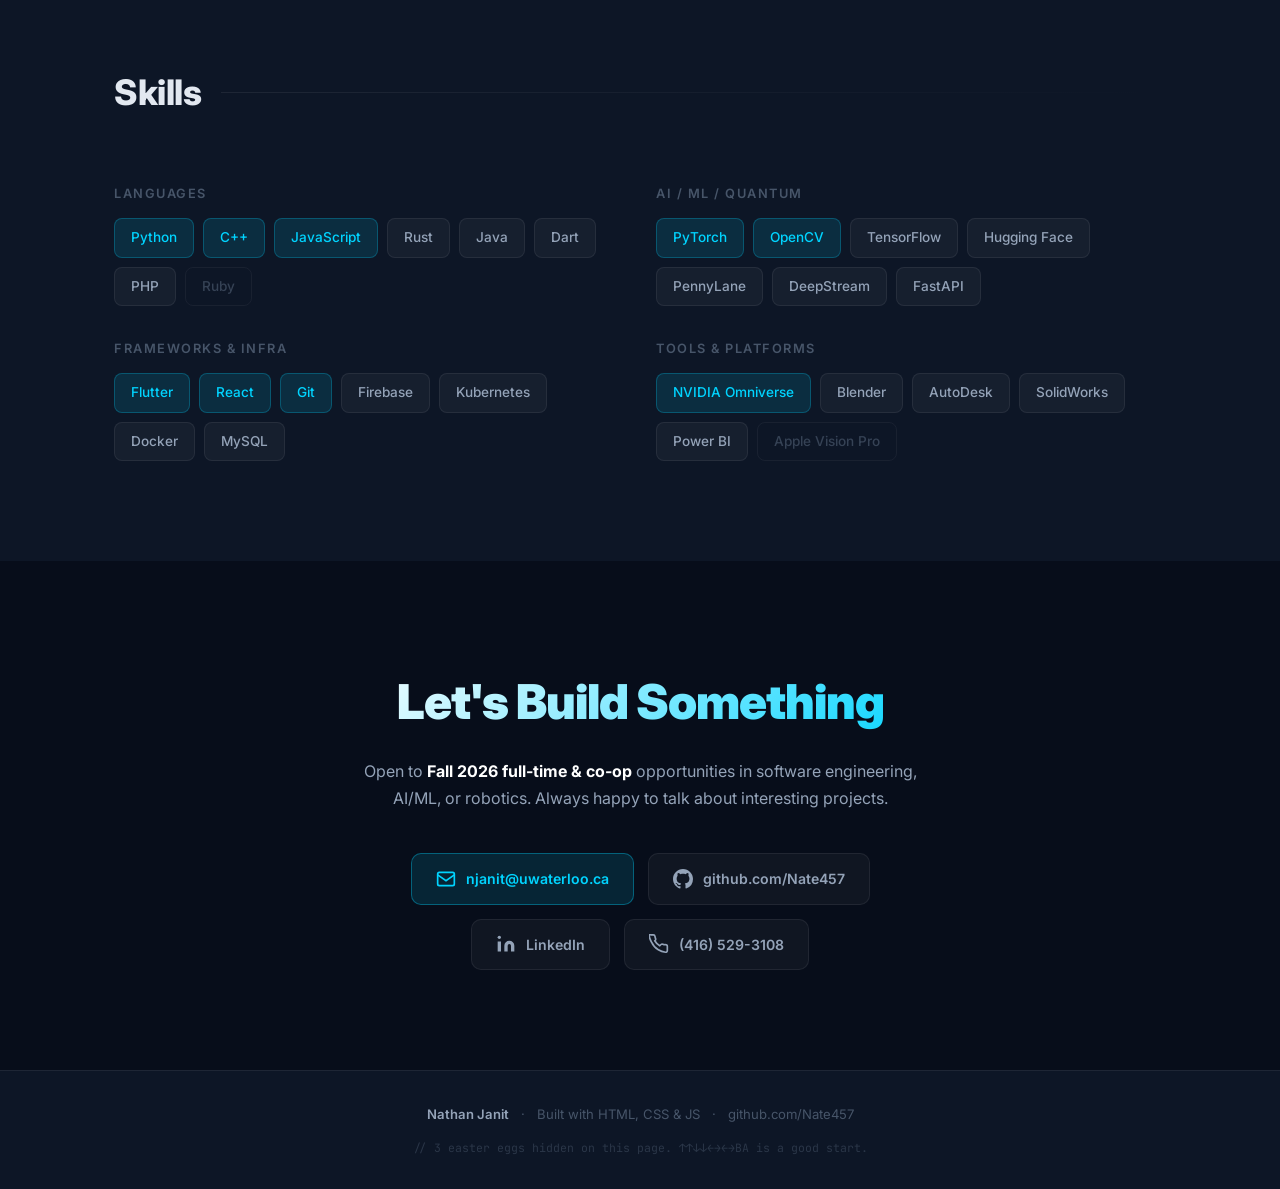
==== commit 6fd6999f: "Expand Spoolunking to full game: 3 levels, skill tree, boss fights, patrol AI - 3 hand-crafted level" ====
--- a/index.html
+++ b/index.html
@@ -347,9 +347,9 @@
                     </div>
                 </div>
                 <h3>Spoolunking</h3>
-                <p>Roguelike dungeon crawler with 3-tier dungeon, dynamic lighting, directional sprite animation, turn-based combat, and a full save system. 3,500+ lines of Python — compiled to WebAssembly via Pygbag, playable in your browser.</p>
+                <p>Full roguelite with 3 hand-crafted levels, 14-node skill tree, thread currency, boss fights, patrol AI, dynamic lighting, and 4 weapons. 5,000+ lines of Python — compiled to WebAssembly via Pygbag, playable in your browser.</p>
                 <div class="proj-tags">
-                    <span>Python</span><span>Pygame</span><span>WebAssembly</span><span>Procedural Gen</span>
+                    <span>Python</span><span>Pygame</span><span>WebAssembly</span><span>Skill Tree</span><span>Boss Fights</span>
                 </div>
                 <div class="proj-footer">
                     <span class="proj-date">Personal Project</span>
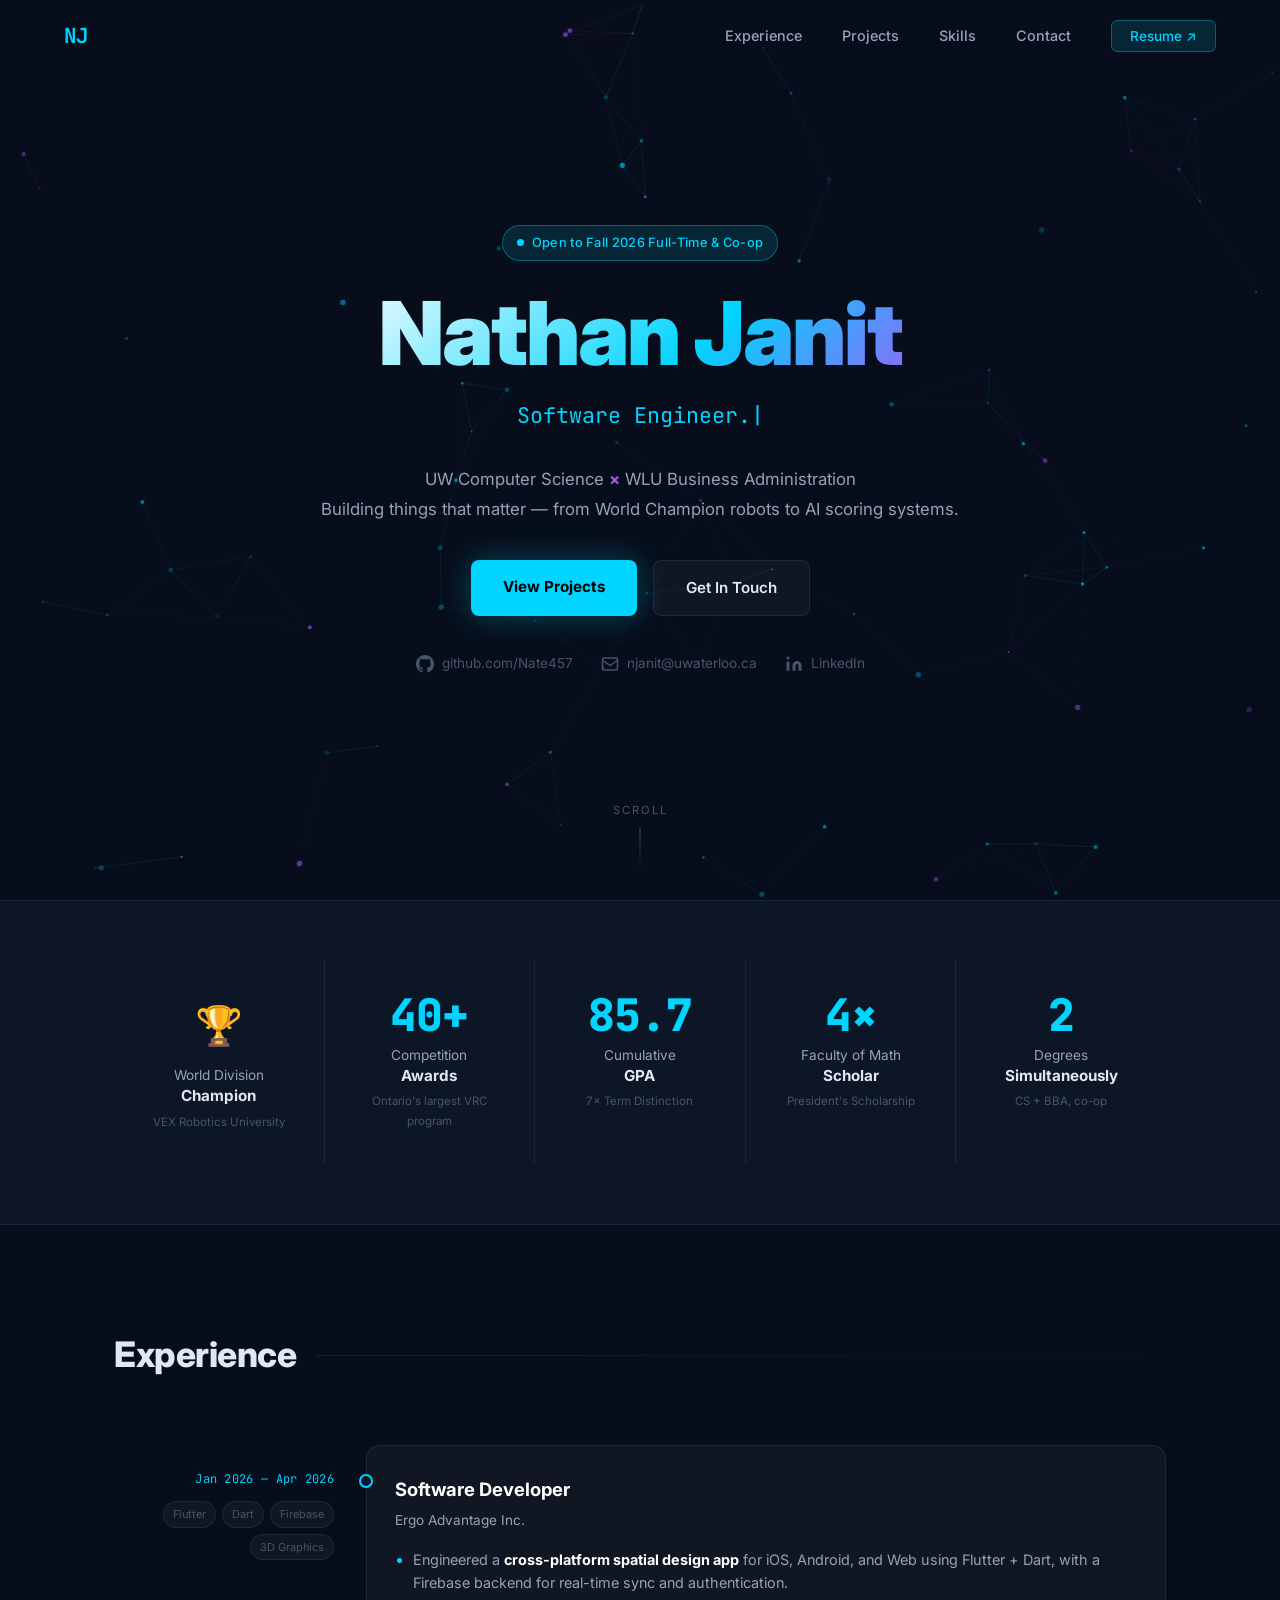
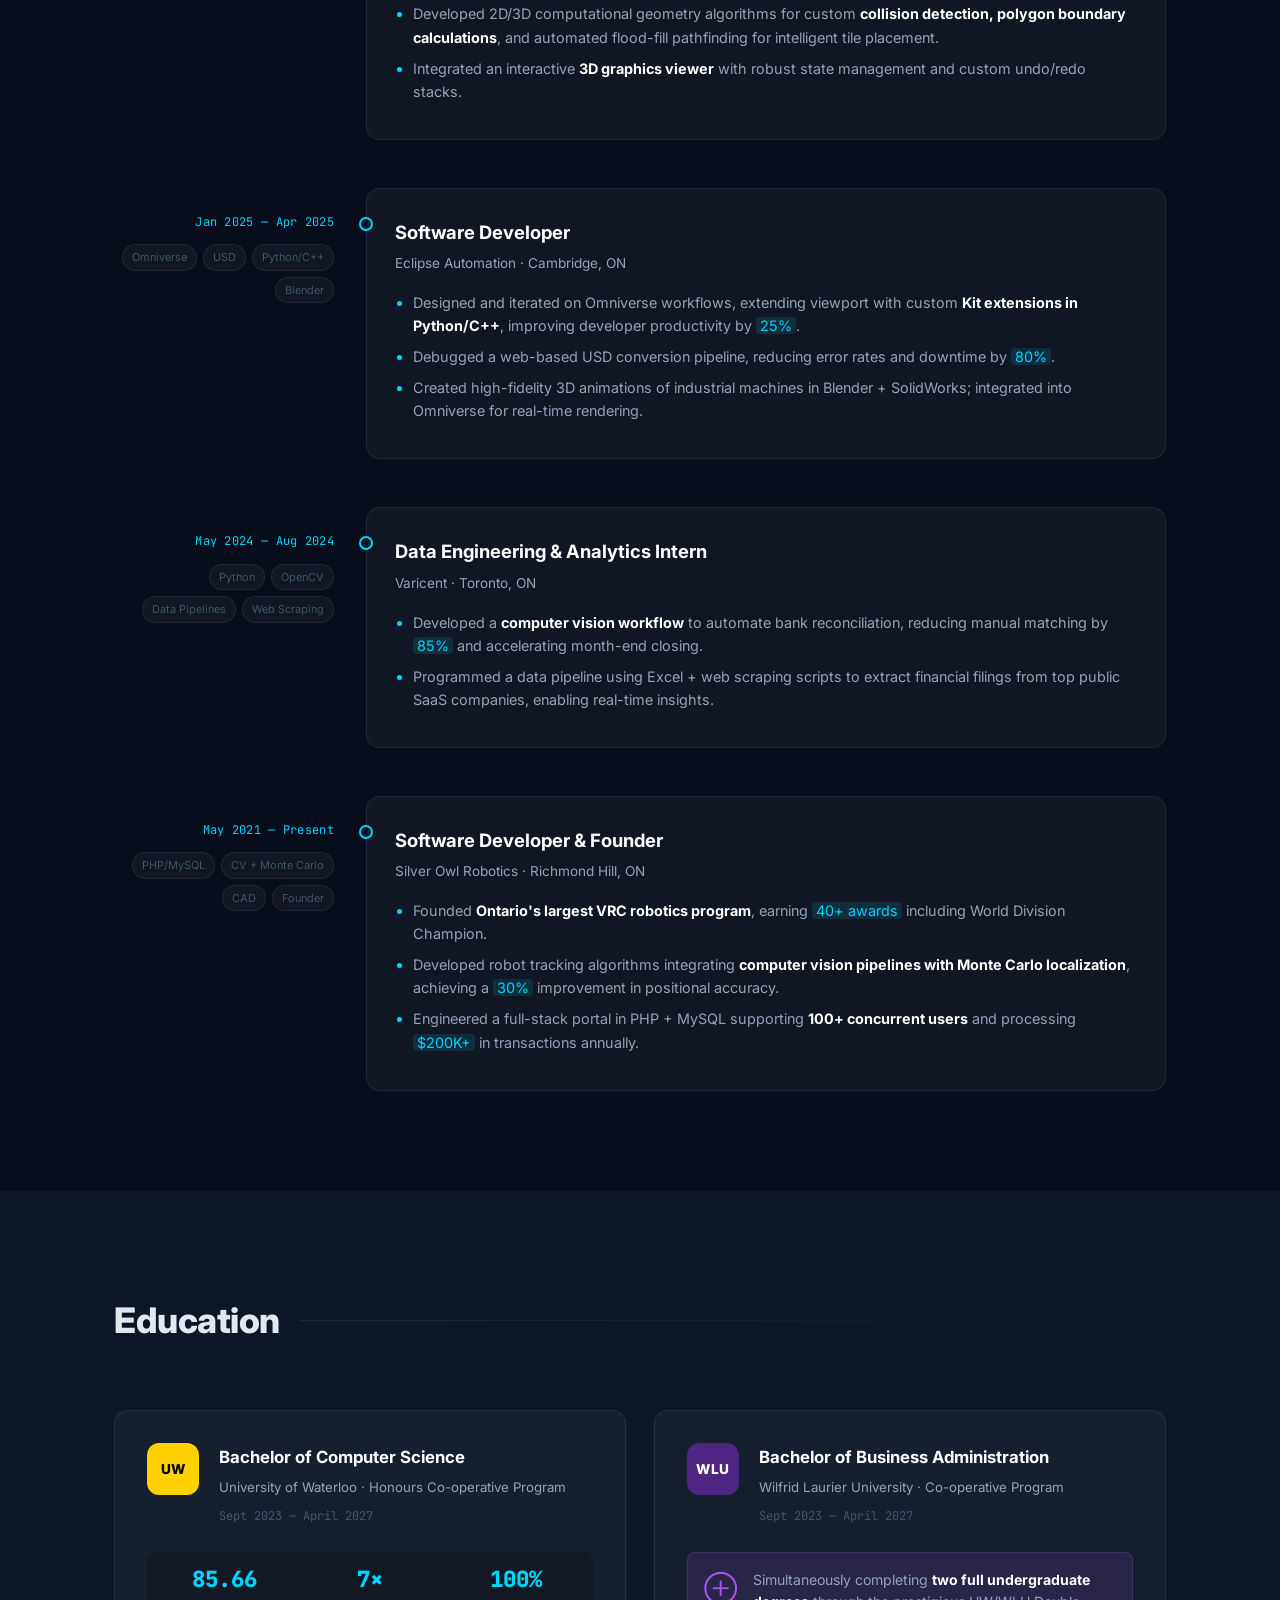
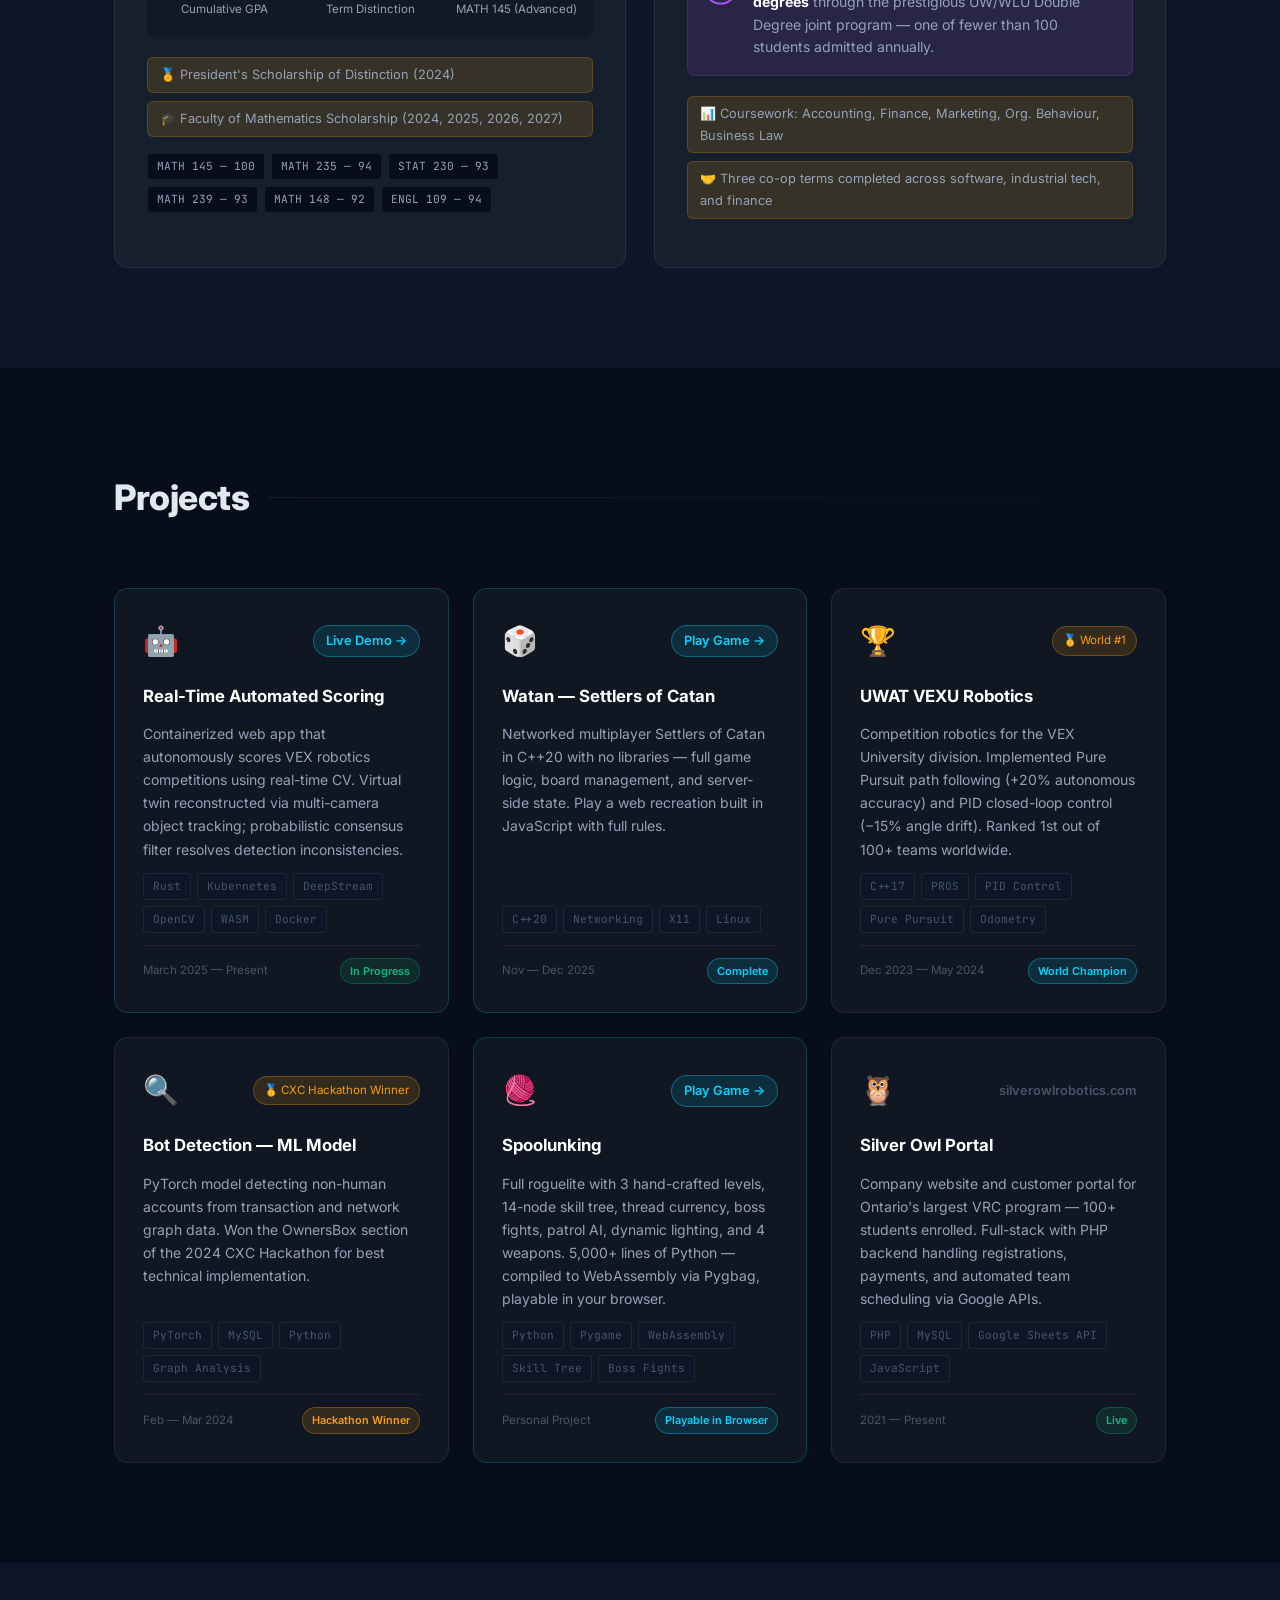
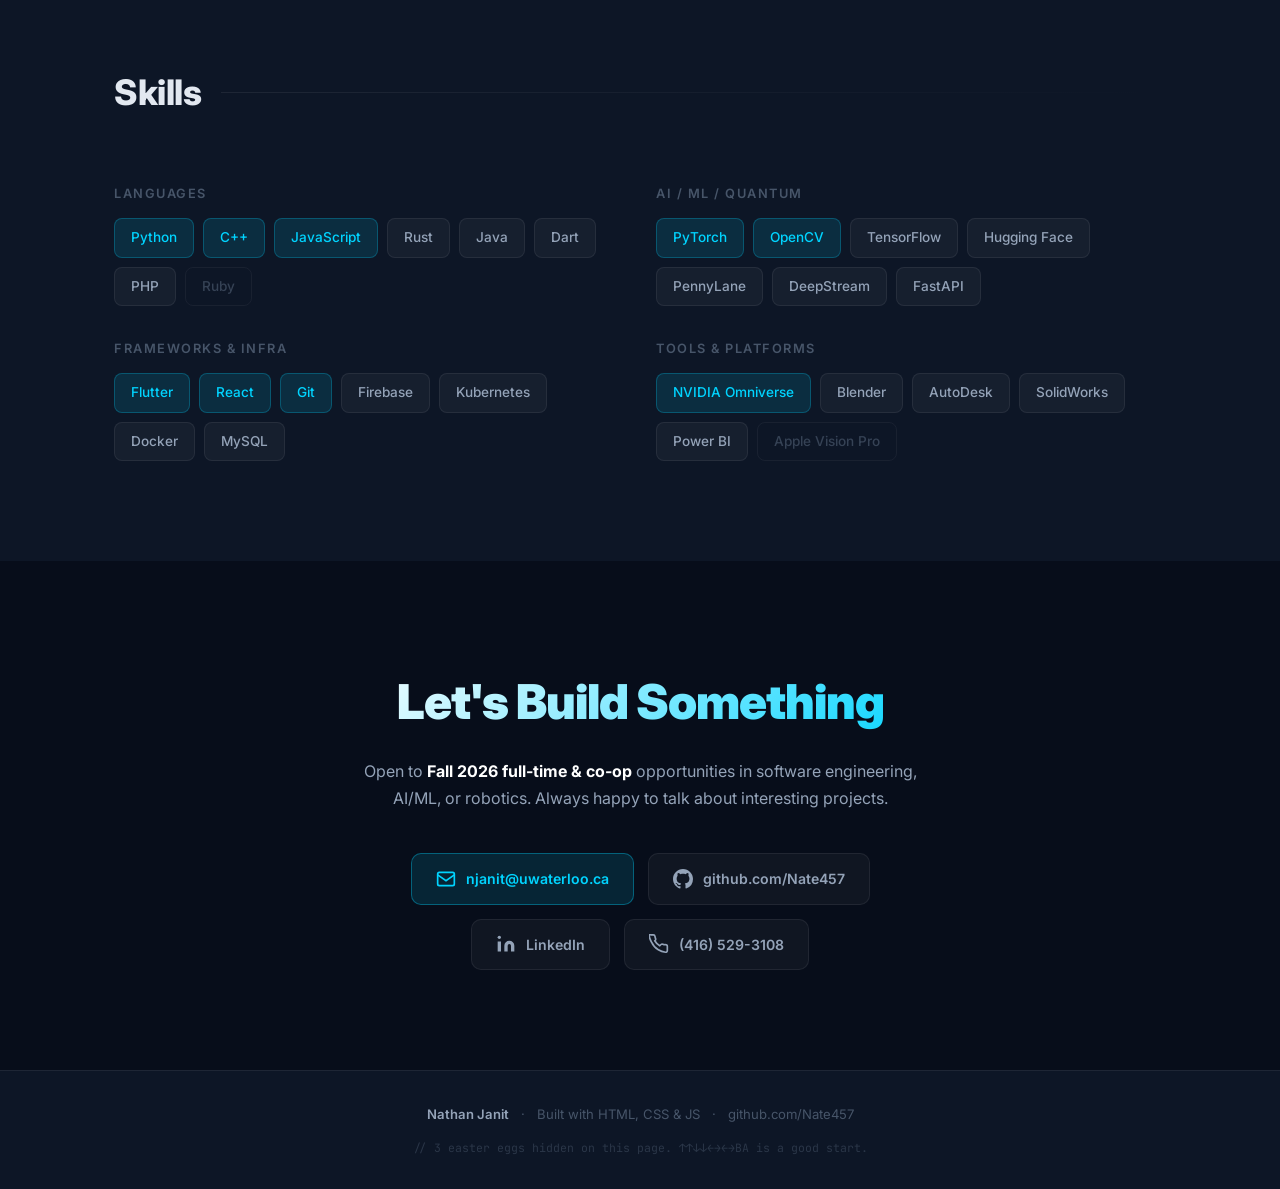
==== commit 915e8ae0: "Update index.html" ====
--- a/index.html
+++ b/index.html
@@ -361,7 +361,7 @@
                 <div class="proj-header">
                     <span class="proj-icon">🦉</span>
                     <div class="proj-links">
-                        <span class="proj-link muted">silverowlrobotics.ca</span>
+                        <span class="proj-link muted">silverowlrobotics.com</span>
                     </div>
                 </div>
                 <h3>Silver Owl Portal</h3>
